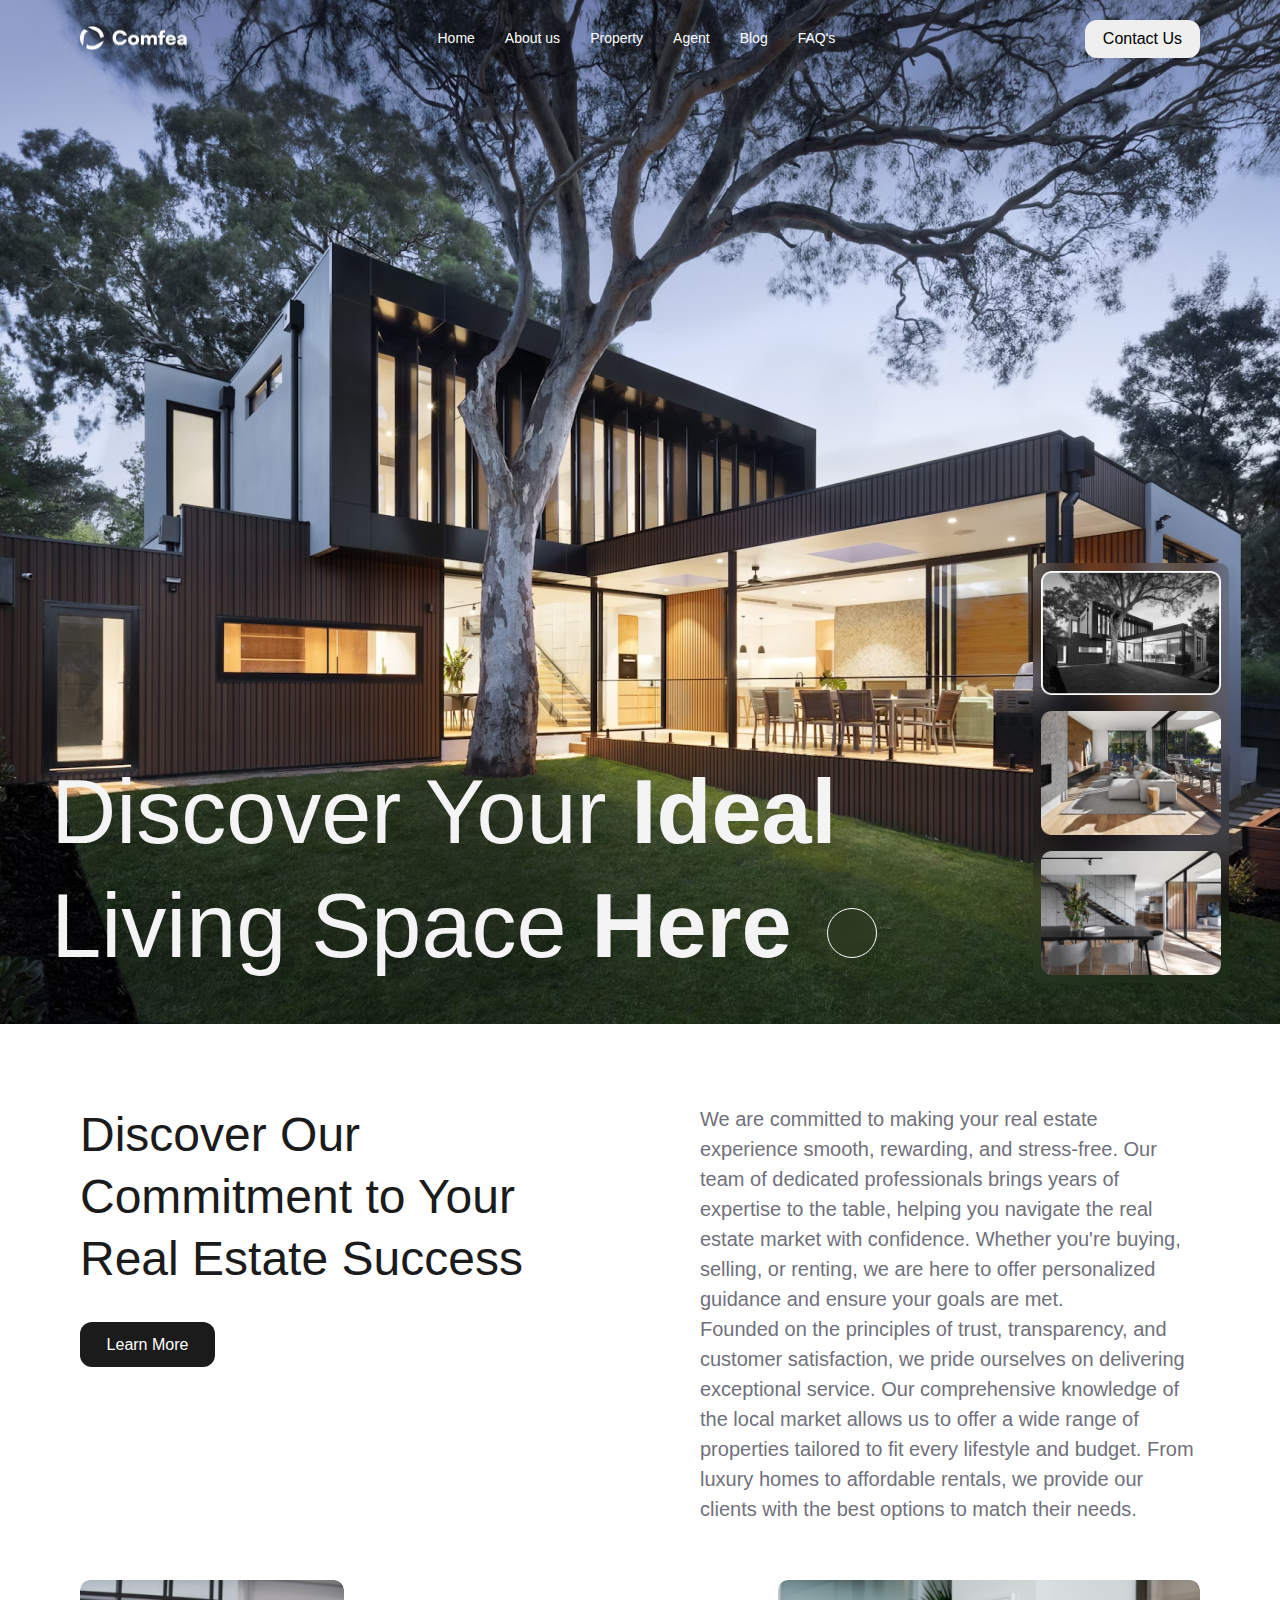
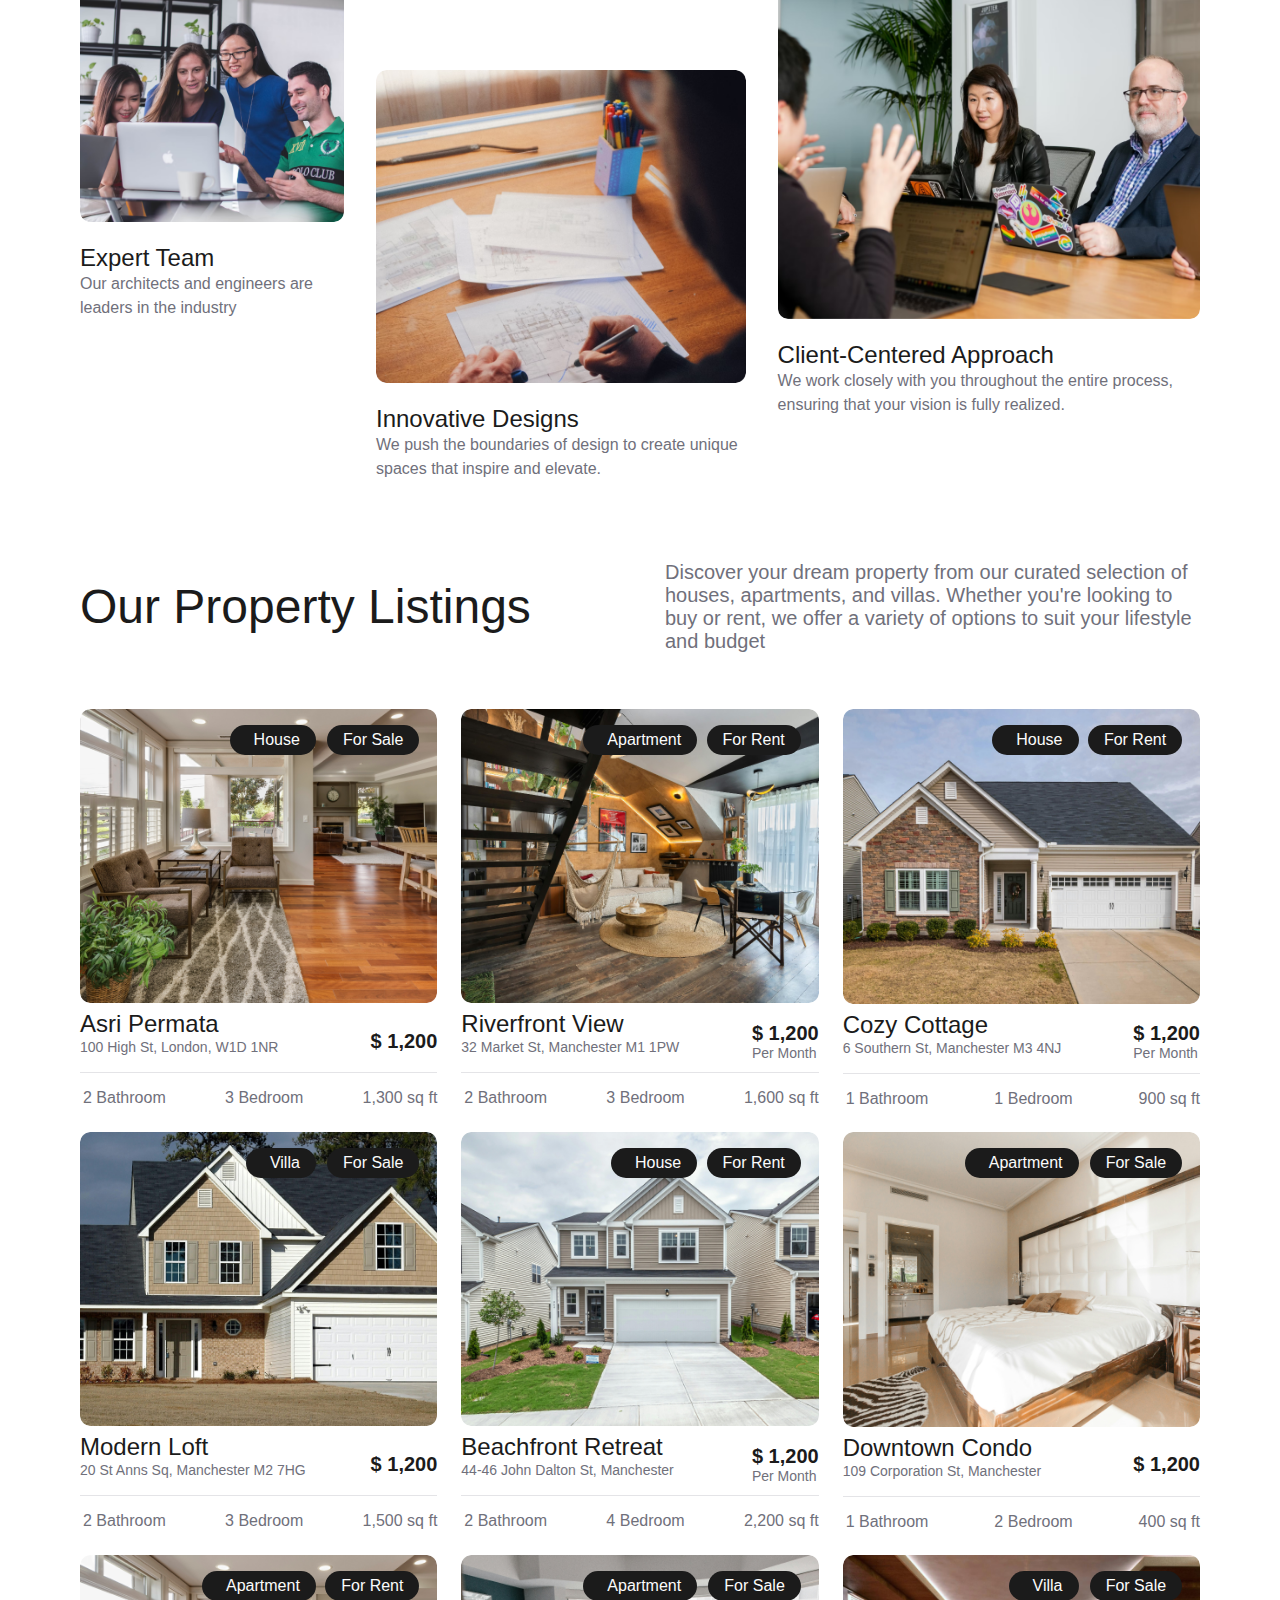
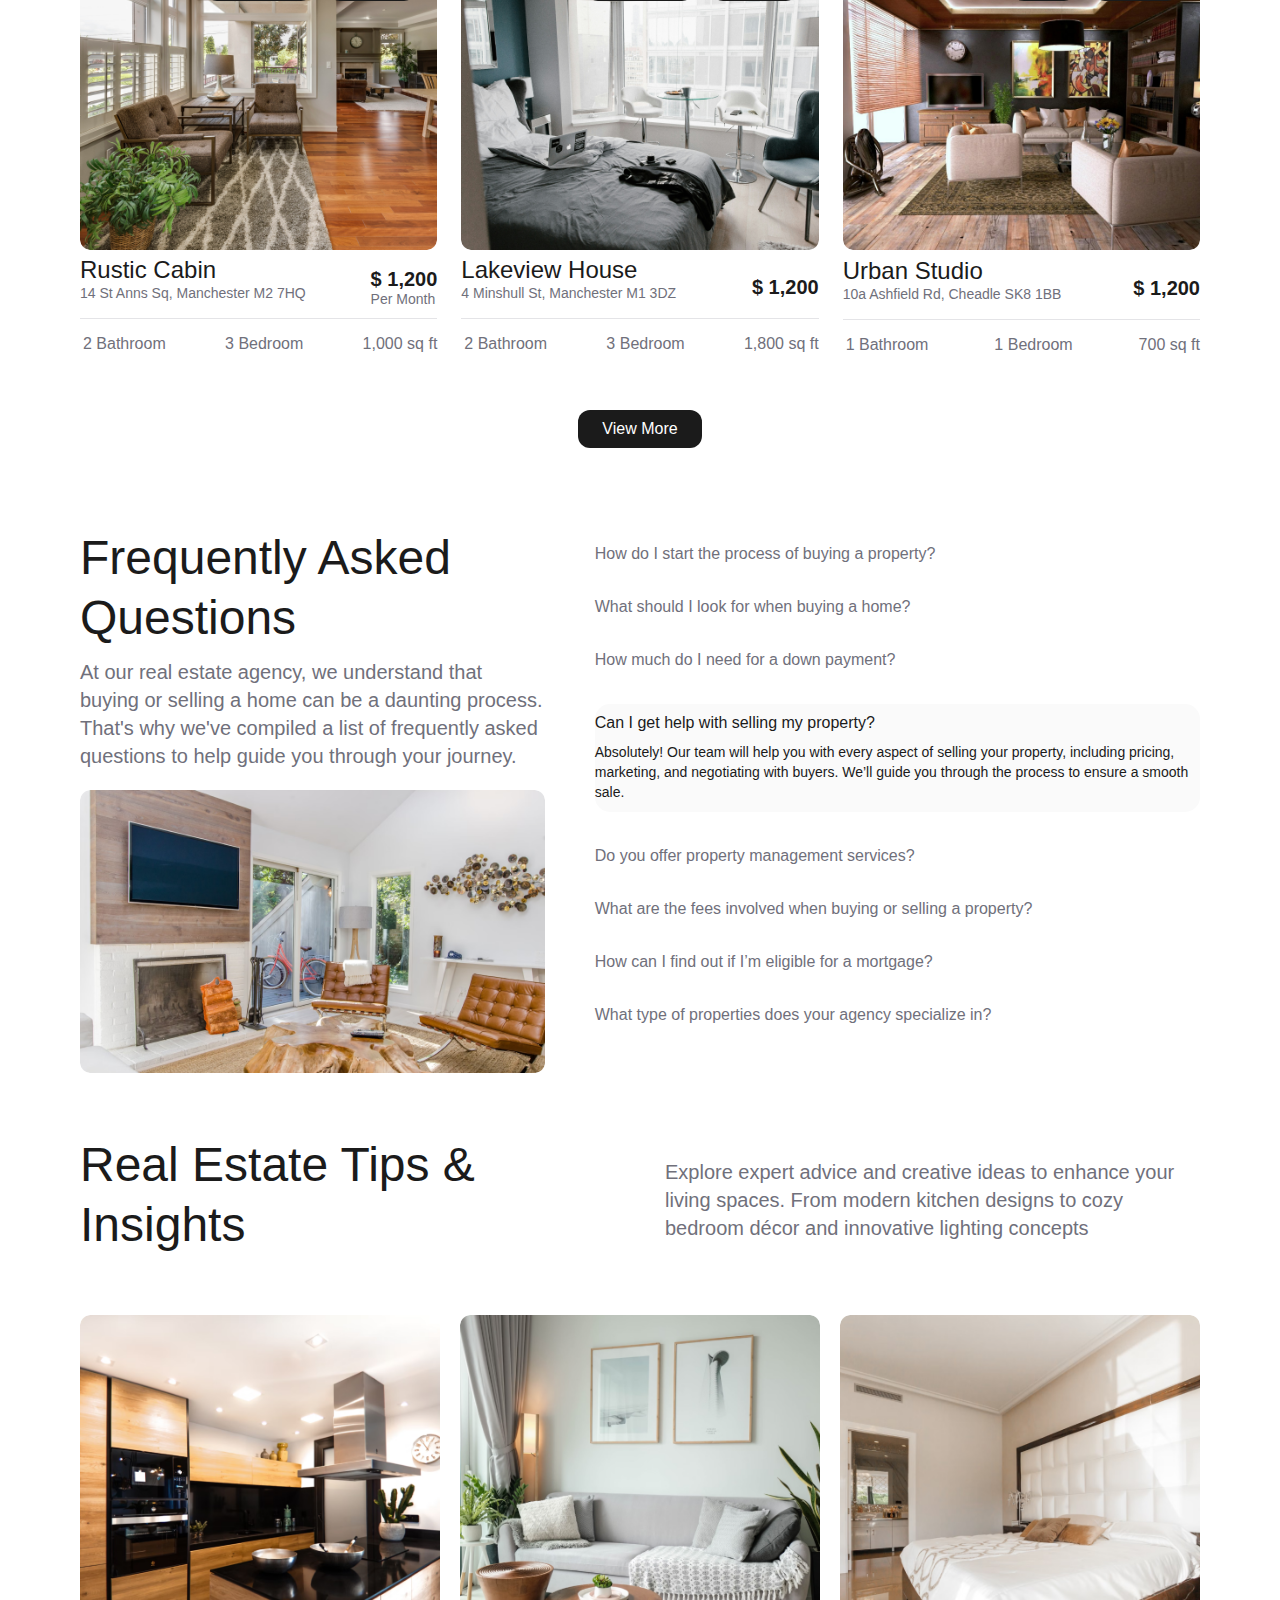
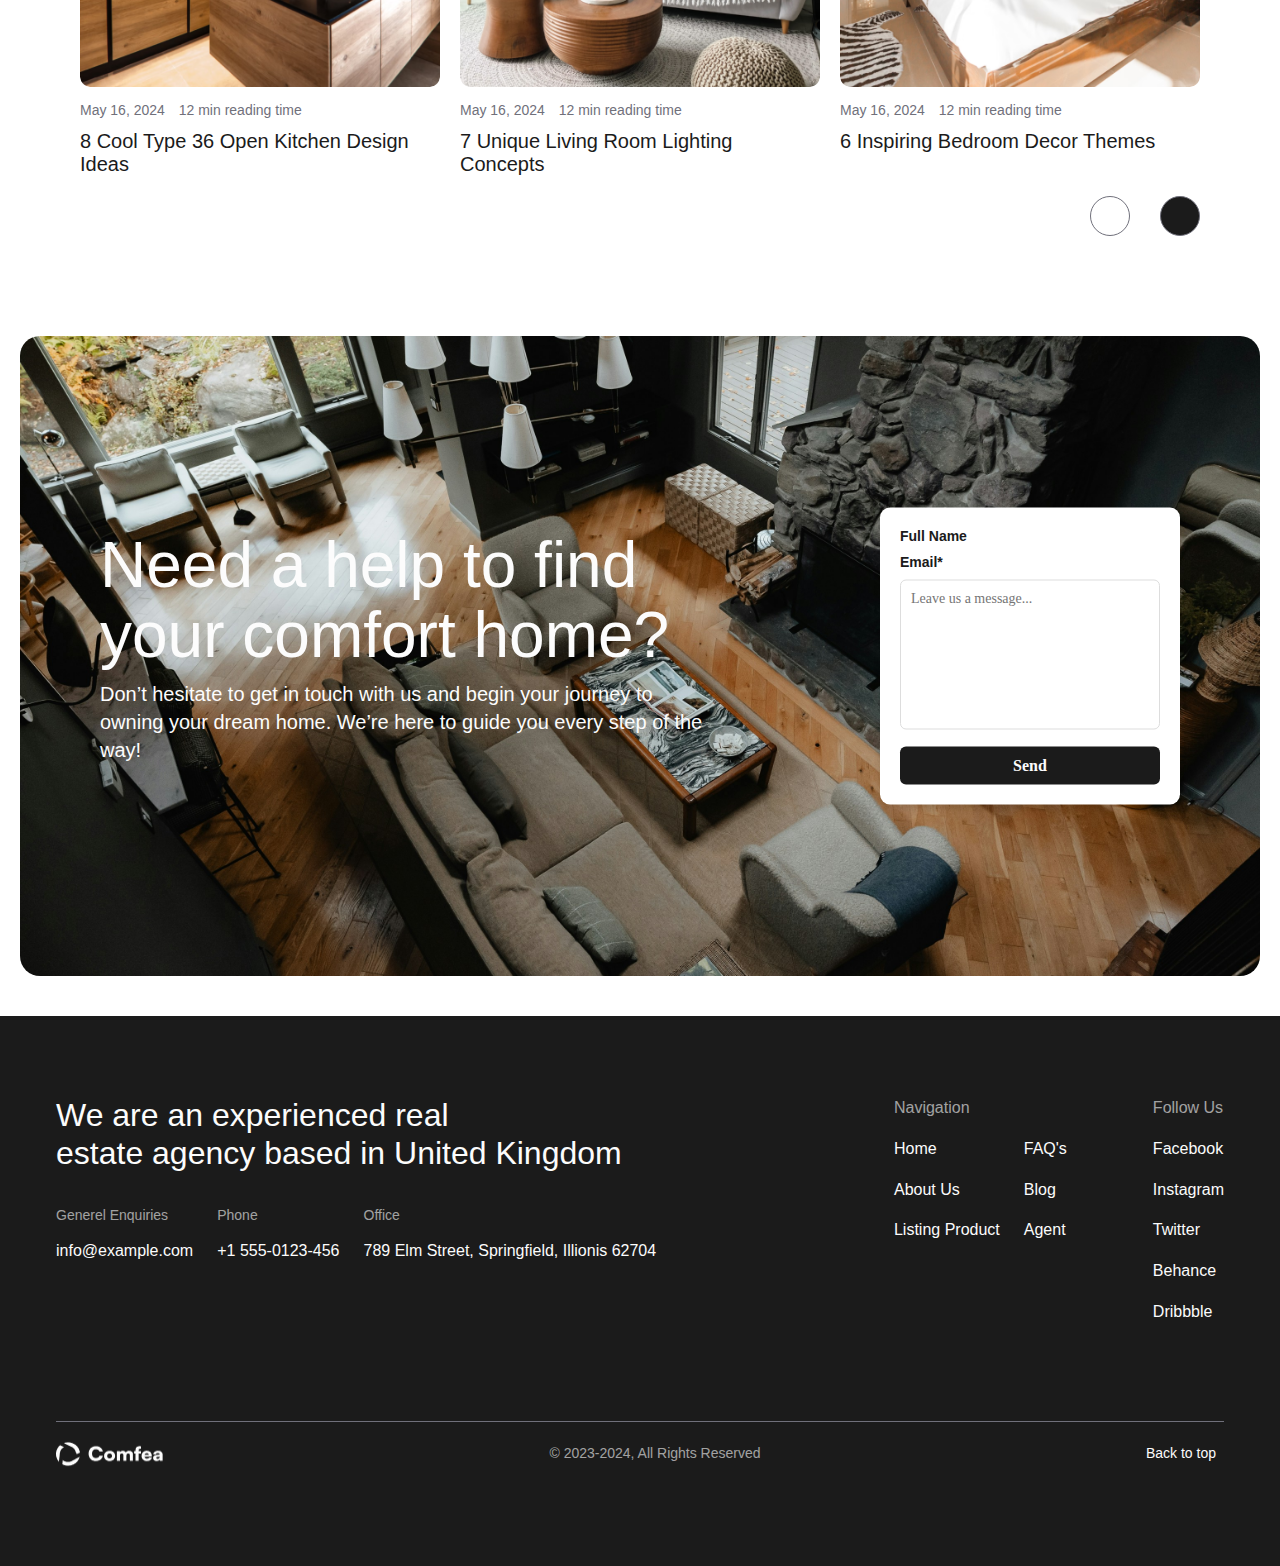
==== index.html @ aaefebf4 "first commit" ====
<!DOCTYPE html>
<html lang="en">
  <head>
    <meta charset="UTF-8" />
    <meta name="viewport" content="width=device-width, initial-scale=1.0" />
    <title>Assignment-1-Home</title>

    <!-- css link  -->
    <link rel="stylesheet" href="style.css" />

    <!-- satoshi font cdn link  -->
    <link
      href="https://fonts.cdnfonts.com/css/satoshi?styles=135009,135005,135007,135002,135000"
      rel="stylesheet"
    />

    <!-- font awsm cdn link  -->
    <link
      rel="stylesheet"
      href="https://cdnjs.cloudflare.com/ajax/libs/font-awesome/6.7.1/css/all.min.css"
      integrity="sha512-5Hs3dF2AEPkpNAR7UiOHba+lRSJNeM2ECkwxUIxC1Q/FLycGTbNapWXB4tP889k5T5Ju8fs4b1P5z/iB4nMfSQ=="
      crossorigin="anonymous"
      referrerpolicy="no-referrer"
    />
  </head>
  <body>
    <div class="background-conteiner">
      <!-- this div for bg-img  -->

      <!-- header start -->
      <header>
        <nav class="navbar">
          <div class="logo">
            <img src="./assets/logo/Logo Container.png" alt="logo-img" />
          </div>
          <ul>
            <li>
              <a href="./index.html"> Home</a>
            </li>
            <li><a href="./about-us.html">About us</a></li>
            <li><a href="./property.html">Property</a></li>
            <li><a href="">Agent</a></li>
            <li>
              <a href="./blog.html"> Blog </a>
            </li>
            <li><a href="#">FAQ's</a></li>
          </ul>
          <a href="./contact-us.html">
            <button class="contact-btn">Contact Us</button></a
          >
          <div class="menu-threeDot">
            <i class="fa-solid fa-bars"></i>
          </div>
        </nav>
      </header>
      <!-- header end -->

      <!-- hero area start  -->
      <section class="hero-area">
        <h1>
          Discover Your <span class="text-style ideal"> Ideal </span>
          <br />
          Living Space <span class="text-style here"> Here </span>

          <div class="arrow-down"><i class="fa-solid fa-arrow-down"></i></div>
        </h1>
        <div class="thumbnail-img">
          <img src="./assets/image/Gallery Image.png" alt="gallery-img" />
          <img src="./assets/image/Gallery Image (1).png" alt="gallery-img" />
          <img src="./assets/image/Gallery Image (2).png" alt="gallery-img" />
        </div>
      </section>
      <!-- hero area end  -->
    </div>
    <!-- bg-img div end -->

    <!-- our commitment part start  -->
    <section class="discover-our-commitment">
      <div class="our-commitment">
        <div class="leftside-our-commitment">
          <h3>Discover Our Commitment to Your Real Estate Success</h3>
          <button class="learn-more-btn">Learn More</button>
        </div>
        <div class="rightside-our-commitment">
          <p>
            We are committed to making your real estate experience smooth,
            rewarding, and stress-free. Our team of dedicated professionals
            brings years of expertise to the table, helping you navigate the
            real estate market with confidence. Whether you're buying, selling,
            or renting, we are here to offer personalized guidance and ensure
            your goals are met. <br />
            Founded on the principles of trust, transparency, and customer
            satisfaction, we pride ourselves on delivering exceptional service.
            Our comprehensive knowledge of the local market allows us to offer a
            wide range of properties tailored to fit every lifestyle and budget.
            From luxury homes to affordable rentals, we provide our clients with
            the best options to match their needs.
          </p>
        </div>
      </div>
      <div class="short-details">
        <div class="detail-conteiner img-one">
          <img src="./assets/image/Property Image.png" alt="property-img" />
          <h3>Expert Team</h3>
          <p>Our architects and engineers are leaders in the industry</p>
        </div>
        <div class="detail-conteiner img-two">
          <img src="./assets/image/Property Image (1).png" alt="property-img" />
          <h3>Innovative Designs</h3>
          <p>
            We push the boundaries of design to create unique spaces that
            inspire and elevate.
          </p>
        </div>
        <div class="detail-conteiner img-three">
          <img src="./assets/image/Property Image (2).png" alt="property-img" />
          <h3>Client-Centered Approach</h3>
          <p>
            We work closely with you throughout the entire process, ensuring
            that your vision is fully realized.
          </p>
        </div>
      </div>
    </section>
    <!-- our commitment part end  -->

    <!-- property listing section start  -->
    <section class="property-listing">
      <div class="property-listing-head">
        <h3>Our Property Listings</h3>
        <p>
          Discover your dream property from our curated selection of houses,
          apartments, and villas. Whether you're looking to buy or rent, we
          offer a variety of options to suit your lifestyle and budget
        </p>
      </div>
      <div class="property-container">
        <div class="property-list">
          <a href="#">
            <img
              src="./assets/image/Property Image (3).png"
              alt="property-img"
            />
          </a>
          <div class="house-position">
            <i class="fa-solid fa-house"></i>House
          </div>
          <div class="forsale-position">For Sale</div>
          <div class="property-name">
            <div class="name-address">
              <h3>Asri Permata</h3>

              <p>
                <i class="fa-solid fa-location-dot"></i>
                <span class="font-small">100 High St, London, W1D 1NR</span>
              </p>
            </div>
            <div class="property-price">&dollar; 1,200</div>
          </div>
          <div class="property-facilities">
            <p><i class="fa-solid fa-toilet"></i> 2 Bathroom</p>
            <p><i class="fa-solid fa-bed"></i> 3 Bedroom</p>
            <p><i class="fa-regular fa-square"></i> 1,300 sq ft</p>
          </div>
        </div>
        <div class="property-list">
          <a href="#">
            <img
              src="./assets/image/Property Image (4).png"
              alt="property-img"
            />
          </a>
          <div class="house-position">
            <i class="fa-solid fa-building"></i>Apartment
          </div>
          <div class="forsale-position">For Rent</div>
          <div class="property-name">
            <div class="name-address">
              <h3>Riverfront View</h3>

              <p>
                <i class="fa-solid fa-location-dot"></i>
                <span class="font-small"> 32 Market St, Manchester M1 1PW</span>
              </p>
            </div>
            <div class="property-price">
              &dollar; 1,200
              <p class="font-small">Per Month</p>
            </div>
          </div>
          <div class="property-facilities">
            <p><i class="fa-solid fa-toilet"></i> 2 Bathroom</p>
            <p><i class="fa-solid fa-bed"></i> 3 Bedroom</p>
            <p><i class="fa-regular fa-square"></i> 1,600 sq ft</p>
          </div>
        </div>
        <div class="property-list">
          <a href="#">
            <img
              src="./assets/image/Property Image (5).png"
              alt="property-img"
            />
          </a>
          <div class="house-position">
            <i class="fa-solid fa-house"></i>House
          </div>
          <div class="forsale-position">For Rent</div>
          <div class="property-name">
            <div class="name-address">
              <h3>Cozy Cottage</h3>

              <p>
                <i class="fa-solid fa-location-dot"></i>
                <span class="font-small">
                  6 Southern St, Manchester M3 4NJ</span
                >
              </p>
            </div>
            <div class="property-price">
              &dollar; 1,200
              <p class="font-small">Per Month</p>
            </div>
          </div>
          <div class="property-facilities">
            <p><i class="fa-solid fa-toilet"></i> 1 Bathroom</p>
            <p><i class="fa-solid fa-bed"></i> 1 Bedroom</p>
            <p><i class="fa-regular fa-square"></i> 900 sq ft</p>
          </div>
        </div>
        <div class="property-list">
          <a href="#">
            <img
              src="./assets/image/Property Image (6).png"
              alt="property-img"
            />
          </a>
          <div class="house-position">
            <i class="fa-solid fa-warehouse"></i>Villa
          </div>
          <div class="forsale-position">For Sale</div>
          <div class="property-name">
            <div class="name-address">
              <h3>Modern Loft</h3>

              <p>
                <i class="fa-solid fa-location-dot"></i>
                <span class="font-small">20 St Anns Sq, Manchester M2 7HG</span>
              </p>
            </div>
            <div class="property-price">&dollar; 1,200</div>
          </div>
          <div class="property-facilities">
            <p><i class="fa-solid fa-toilet"></i> 2 Bathroom</p>
            <p><i class="fa-solid fa-bed"></i> 3 Bedroom</p>
            <p><i class="fa-regular fa-square"></i> 1,500 sq ft</p>
          </div>
        </div>
        <div class="property-list">
          <a href="#">
            <img
              src="./assets/image/Property Image (7).png"
              alt="property-img"
            />
          </a>
          <div class="house-position">
            <i class="fa-solid fa-house"></i>House
          </div>
          <div class="forsale-position">For Rent</div>
          <div class="property-name">
            <div class="name-address">
              <h3>Beachfront Retreat</h3>

              <p>
                <i class="fa-solid fa-location-dot"></i>
                <span class="font-small">44-46 John Dalton St, Manchester</span>
              </p>
            </div>
            <div class="property-price">
              &dollar; 1,200
              <p class="font-small">Per Month</p>
            </div>
          </div>
          <div class="property-facilities">
            <p><i class="fa-solid fa-toilet"></i> 2 Bathroom</p>
            <p><i class="fa-solid fa-bed"></i> 4 Bedroom</p>
            <p><i class="fa-regular fa-square"></i> 2,200 sq ft</p>
          </div>
        </div>
        <div class="property-list">
          <a href="#">
            <img
              src="./assets/image/Property Image (8).png"
              alt="property-img"
            />
          </a>
          <div class="house-position">
            <i class="fa-solid fa-building"></i>Apartment
          </div>
          <div class="forsale-position">For Sale</div>
          <div class="property-name">
            <div class="name-address">
              <h3>Downtown Condo</h3>

              <p>
                <i class="fa-solid fa-location-dot"></i>
                <span class="font-small">109 Corporation St, Manchester </span>
              </p>
            </div>
            <div class="property-price">&dollar; 1,200</div>
          </div>
          <div class="property-facilities">
            <p><i class="fa-solid fa-toilet"></i> 1 Bathroom</p>
            <p><i class="fa-solid fa-bed"></i> 2 Bedroom</p>
            <p><i class="fa-regular fa-square"></i> 400 sq ft</p>
          </div>
        </div>
        <div class="property-list">
          <a href="#">
            <img
              src="./assets/image/Property Image (9).png"
              alt="property-img"
            />
          </a>
          <div class="house-position">
            <i class="fa-solid fa-building"></i>Apartment
          </div>
          <div class="forsale-position">For Rent</div>
          <div class="property-name">
            <div class="name-address">
              <h3>Rustic Cabin</h3>

              <p>
                <i class="fa-solid fa-location-dot"></i>
                <span class="font-small">14 St Anns Sq, Manchester M2 7HQ</span>
              </p>
            </div>
            <div class="property-price">
              &dollar; 1,200
              <p class="font-small">Per Month</p>
            </div>
          </div>
          <div class="property-facilities">
            <p><i class="fa-solid fa-toilet"></i> 2 Bathroom</p>
            <p><i class="fa-solid fa-bed"></i> 3 Bedroom</p>
            <p><i class="fa-regular fa-square"></i> 1,000 sq ft</p>
          </div>
        </div>
        <div class="property-list">
          <a href="#">
            <img
              src="./assets/image/Property Image (10).png"
              alt="property-img"
            />
          </a>
          <div class="house-position">
            <i class="fa-solid fa-building"></i>Apartment
          </div>
          <div class="forsale-position">For Sale</div>
          <div class="property-name">
            <div class="name-address">
              <h3>Lakeview House</h3>

              <p>
                <i class="fa-solid fa-location-dot"></i>
                <span class="font-small">4 Minshull St, Manchester M1 3DZ</span>
              </p>
            </div>
            <div class="property-price">&dollar; 1,200</div>
          </div>
          <div class="property-facilities">
            <p><i class="fa-solid fa-toilet"></i> 2 Bathroom</p>
            <p><i class="fa-solid fa-bed"></i> 3 Bedroom</p>
            <p><i class="fa-regular fa-square"></i> 1,800 sq ft</p>
          </div>
        </div>
        <div class="property-list last-one">
          <a href="#">
            <img
              src="./assets/image/Property Image (11).png"
              alt="property-img"
            />
          </a>
          <div class="house-position">
            <i class="fa-solid fa-warehouse"></i>Villa
          </div>
          <div class="forsale-position">For Sale</div>
          <div class="property-name">
            <div class="name-address">
              <h3>Urban Studio</h3>

              <p>
                <i class="fa-solid fa-location-dot"></i>
                <span class="font-small">10a Ashfield Rd, Cheadle SK8 1BB</span>
              </p>
            </div>
            <div class="property-price">&dollar; 1,200</div>
          </div>
          <div class="property-facilities">
            <p><i class="fa-solid fa-toilet"></i> 1 Bathroom</p>
            <p><i class="fa-solid fa-bed"></i> 1 Bedroom</p>
            <p><i class="fa-regular fa-square"></i> 700 sq ft</p>
          </div>
        </div>
      </div>
      <button class="view-more-btn">View More</button>
    </section>
    <!-- property listing section end -->

    <!-- FaQ section start  -->
    <section class="FAQ">
      <div class="FAQ-left-side">
        <h3>Frequently Asked Questions</h3>
        <p>
          At our real estate agency, we understand that buying or selling a home
          can be a daunting process. That's why we've compiled a list of
          frequently asked questions to help guide you through your journey.
        </p>
        <img src="./assets/image/FAQ Image.png" alt="" />
      </div>
      <div class="FAQ-right-side">
        <ul>
          <li>How do I start the process of buying a property?</li>
          <i class="fa-solid fa-minus"></i>
        </ul>
        <ul>
          <li>What should I look for when buying a home?</li>
          <i class="fa-solid fa-minus"></i>
        </ul>
        <ul>
          <li>How much do I need for a down payment?</li>
          <i class="fa-solid fa-minus"></i>
        </ul>
        <ul class="style-line">
          <li>Can I get help with selling my property?</li>
          <i class="fa-solid fa-plus"></i>
          <p>
            Absolutely! Our team will help you with every aspect of selling your
            property, including pricing, marketing, and negotiating with buyers.
            We’ll guide you through the process to ensure a smooth sale.
          </p>
        </ul>
        <ul>
          <li>Do you offer property management services?</li>
          <i class="fa-solid fa-minus"></i>
        </ul>
        <ul>
          <li>What are the fees involved when buying or selling a property?</li>
          <i class="fa-solid fa-minus"></i>
        </ul>
        <ul>
          <li>How can I find out if I’m eligible for a mortgage?</li>
          <i class="fa-solid fa-minus"></i>
        </ul>
        <ul>
          <li>What type of properties does your agency specialize in?</li>
          <i class="fa-solid fa-minus"></i>
        </ul>
      </div>
    </section>
    <!-- FaQ section end -->

    <!-- tips and insights start  -->
    <section class="tips-insigts">
      <div class="tips-insigts-head">
        <h3>Real Estate Tips & Insights</h3>
        <p>
          Explore expert advice and creative ideas to enhance your living
          spaces. From modern kitchen designs to cozy bedroom décor and
          innovative lighting concepts
        </p>
      </div>
      <div class="tips-items">
        <div class="item-info">
          <a href="#"> <img src="./assets/image/Image (3).png" alt="" /></a>

          <div class="p-h">
            <p>
              May 16, 2024
              <i class="fa-regular fa-clock"></i> 12 min reading time
            </p>
            <h3>8 Cool Type 36 Open Kitchen Design Ideas</h3>
          </div>
        </div>
        <div class="item-info">
          <a href="#"> <img src="./assets/image/Image (4).png" alt="" /></a>
          <div class="p-h">
            <p>
              May 16, 2024
              <i class="fa-regular fa-clock"></i> 12 min reading time
            </p>

            <h3>7 Unique Living Room Lighting Concepts</h3>
          </div>
        </div>
        <div class="item-info third-item-info">
          <a href="#"> <img src="./assets/image/Image (5).png" alt="" /></a>
          <p>
            May 16, 2024
            <i class="fa-regular fa-clock"></i> 12 min reading time
          </p>
          <h3>6 Inspiring Bedroom Decor Themes</h3>
        </div>
      </div>
      <div class="tips-arrow">
        <div class="circle">
          <i class="fa-solid fa-circle"></i>
          <i class="fa-regular fa-circle"></i>
          <i class="fa-regular fa-circle"></i>
          <i class="fa-regular fa-circle"></i>
        </div>
        <div class="leftright-arrow">
          <span class="icon-white">
            <i class="fa-solid fa-arrow-left"></i
          ></span>
          <i class="fa-solid fa-arrow-right"></i>
        </div>
      </div>
    </section>
    <!-- tips and insights end  -->

    <!-- contact section start  -->
    <section class="contact-section">
      <div class="contact-bg-img">
        <div class="flex-contact">
          <div class="contact-leftside">
            <h2>Need a help to find your comfort home?</h2>
            <p>
              Don’t hesitate to get in touch with us and begin your journey to
              owning your dream home. We’re here to guide you every step of the
              way!
            </p>
          </div>
          <div class="contact-rightside">
            <div class="contact-form">
              <form action="#">
                <label for="name">Full Name</label>
                <label for="email">Email*</label>

                <textarea placeholder="Leave us a message..."></textarea>

                <button type="submit">Send</button>
              </form>
            </div>
          </div>
        </div>
      </div>
    </section>
    <!-- contact section end -->

    <!-- footer start  -->
    <footer class="footer-wrapper">
      <!-- footer top part start  -->
      <div class="footer-top-part">
        <div class="left-side-footer">
          <h6>
            We are an experienced real <br />
            estate agency based in United Kingdom
          </h6>
          <div class="contact-info">
            <div class="info one">
              <ul>
                <li><span class="info-text-style">Generel Enquiries</span></li>
                <li><a href="#">info@example.com</a></li>
              </ul>
            </div>
            <div class="info two">
              <ul>
                <li><span class="info-text-style">Phone</span></li>
                <li><a href="#">+1 555-0123-456</a></li>
              </ul>
            </div>
            <div class="info three">
              <ul>
                <li><span class="info-text-style">Office</span></li>
                <li>
                  <a href="#">789 Elm Street, Springfield, Illionis 62704</a>
                </li>
              </ul>
            </div>
          </div>
        </div>
        <div class="right-side-footer">
          <!-- <div class="navigations-follow-us"> -->
          <div class="nav-list-wrapper">
            <span class="style-li">Navigation</span>
            <div class="nav-list">
              <div class="list-iteam">
                <ul>
                  <!-- <li class="style-li">Navigation</li> -->
                  <li><a href="./index.html">Home</a></li>
                  <li><a href="./about-us.html">About Us</a></li>
                  <li><a href="./property.html">Listing Product</a></li>
                </ul>
              </div>
              <div class="list-iteam">
                <ul>
                  <li><a href="./faq.html">FAQ's</a></li>
                  <li><a href="./blog.html">Blog</a></li>
                  <li><a href="#">Agent</a></li>
                </ul>
              </div>
            </div>
          </div>
          <div class="follow-us">
            <span class="style-li">Follow Us</span>
            <ul>
              <li><a href="#">Facebook</a></li>
              <li><a href="#">Instagram</a></li>
              <li><a href="#">Twitter</a></li>
              <li><a href="#">Behance</a></li>
              <li><a href="#">Dribbble</a></li>
            </ul>
          </div>
          <!-- </div> -->
        </div>
      </div>
      <!-- footer top part end  -->

      <!-- footer bottom last part start  -->
      <div class="footer-bottom-part">
        <img src="./assets/logo/Logo Container.png" alt="logo" />
        <p class="style-rights">© 2023-2024, All Rights Reserved</p>
        <p>
          <a href=""> Back to top <i class="fa-solid fa-arrow-up"></i></a>
        </p>
      </div>
      <!-- footer bottom last part end  -->
    </footer>
    <!-- footer end  -->
  </body>
</html>
---- style.css ----
* {
  margin: 0;
  padding: 0;
  box-sizing: border-box;
}
html {
  font-size: 10px;
}
body {
  font-family: "satoshi", sans-serif;
  max-width: 1440px;
  margin: 0 auto;
}

:root {
  /* declaring the heading font size, start */
  --font-heading-1: 9rem;
  --font-heading-2: 6.4rem;
  --font-heading-3: 5.2rem;
  --font-heading-4: 4.8rem;
  --font-heading-5: 4rem;
  --font-heading-6: 3.2rem;
  --font-heading-7: 2.4rem;
  /* declaring the heading font size, end */

  /* Body Font Sizes */
  --font-body-xlarge: 2rem;
  --font-body-large: 1.8rem;
  --font-body-medium: 1.6rem;
  --font-body-small: 1.4rem;
  --font-body-xsmall: 1.2rem;

  /* Grayscale Colors */
  --color-gray-25: #fcfcfc;
  --color-gray-50: #fafafa;
  --color-gray-100: #f4f4f5;
  --color-gray-200: #e4e4e7;
  --color-gray-300: #d1d1d6;
  --color-gray-400: #a0a0ab;
  --color-gray-500: #70707b;
  --color-gray-600: #51525c;
  --color-gray-700: #3f3f46;
  --color-gray-800: #26272b;
  --color-gray-900: #1b1b1b;
}

/* bg-image, start*/
.background-conteiner {
  background-image: url("./assets/image/Hero\ Image.png");
  background-size: cover;
  background-position: center;
  background-repeat: no-repeat;
  width: 100%;
  height: 1024px;
  /* height: 100vh; */
  position: relative;
}

/* bg-image, end */

/* header starts */

header {
  padding: 2rem 8rem;
}
.navbar {
  display: flex;
  justify-content: space-between;
  align-items: center;
}
.navbar .logo img {
  width: 10.8rem;
  height: 3.2rem;
}

.navbar ul {
  list-style: none;
  display: flex;
  align-items: center;
  gap: 1rem;
}
.text-color {
  font-weight: 500;
}
.navbar ul a {
  text-decoration: none;
  font-size: var(--font-body-small);
  padding: 0.4rem 1rem;
  color: var(--color-gray-25);
  /* onno page gulor color black hobe  */
  /* color: black; */
  font-weight: 400;
}
.navbar ul li a {
  transition: background 0.3s;
  transition: font-size 0.5s ease;
}
.navbar ul li :hover {
  transform: translateY(-1px);

  font-size: var(--font-body-xlarge);
}

.menu-threeDot {
  display: none;
  font-size: var(--font-heading-7);
  color: var(--color-gray-25);
}
.contact-btn {
  border: none;
  padding: 1rem 1.8rem;
  font-size: var(--font-body-medium);
  border-radius: 1.2rem;
  transition: background 0.3s;
  transition: box-shadow 0.3s;
}
.contact-btn:hover {
  transform: translateY(-1px);
  box-shadow: 0 8px 15px rgba(0, 0, 0, 0.4);
}
/* header ends */

/* hero area starts */

.hero-area {
}
.hero-area h1 {
  font-size: var(--font-heading-1);
  color: var(--color-gray-100);
  font-weight: 400;
  line-height: 11.4rem;
  position: absolute;
  left: 4%;
  bottom: 4%;
}
.text-style {
  font-weight: 700;
}
.arrow-down {
  display: inline-block;
  vertical-align: middle;
}
.hero-area i {
  color: #ffffff;
  font-size: var(--font-body-large);
  margin-left: 1rem;
  height: 1.8rem;
  width: 1.8rem;
  padding: 2.4rem;
  border: 1px solid white;
  border-radius: 50%;
  display: flex;
  align-items: center;
  justify-content: center;
  backdrop-filter: blur(10px); /* Blur the background content */
  transition: background 0.3s;
  transition: box-shadow 0.3s;
  cursor: pointer;
}
.hero-area i:hover {
  transform: translateY(-1px);
  box-shadow: 0 8px 15px rgba(0, 0, 0, 0.4);
}

.thumbnail-img {
  position: absolute;
  bottom: 4%;
  right: 4%;
  backdrop-filter: blur(15px);
  border-radius: 1rem;
  margin: 0 auto;
}
.thumbnail-img img {
  display: block;
  width: 19.6rem;
  height: 14rem;
  padding: 0.8rem;
  transition: background 0.3s;
  transition: box-shadow 0.3s;
  border-radius: 1rem;
}
.thumbnail-img img:hover {
  transform: translateY(-1px);
  box-shadow: 0 8px 15px rgba(0, 0, 0, 0.4);
}

/* hero area ends */

/* our commitment part start  */
.discover-our-commitment {
  padding: 0 8rem;
  margin-bottom: 8rem;
}
.our-commitment {
  display: flex;
  justify-content: space-between;
  gap: 12rem;
  margin-top: 8rem;
}
.leftside-our-commitment {
  width: 50%;
}
.leftside-our-commitment h3 {
  font-size: var(--font-heading-4);
  font-weight: 400;
  color: var(--color-gray-900);
  line-height: 6.2rem;
  letter-spacing: -2%;
  margin-bottom: 3.2rem;
}
.learn-more-btn {
  font-size: var(--font-body-medium);
  font-weight: 500;
  line-height: 2.4rem;
  /* padding: 1rem 2.2rem; */
  height: 4.5rem;
  width: 13.5rem;
  background-color: #1b1b1b;
  color: #ffffff;
  border-radius: 1.2rem;
  border: none;
  transition: background 0.3s;
  transition: box-shadow 0.3s;
  cursor: pointer;
}
.learn-more-btn:hover {
  background: #541818;
  transform: translateY(-1px);
  box-shadow: 0 8px 15px rgba(0, 0, 0, 0.4);
}
.rightside-our-commitment {
  width: 50%;
}
.rightside-our-commitment p {
  font-size: var(--font-body-xlarge);
  font-weight: 400;
  line-height: 3rem;
  color: var(--color-gray-500);
}
.short-details {
  display: flex;
  margin-top: 5.6rem;
  gap: 3.2rem;
}
.detail-conteiner {
}

.img-one {
  width: 25%;
}

.img-two {
  width: 35%;
  margin-top: 9rem;
}
.img-three {
  width: 40%;
}
.detail-conteiner img {
  width: 100%;
  transition: background 0.3s;
  transition: box-shadow 0.3s;
  border-radius: 1rem;
}
.detail-conteiner img:hover {
  transform: translateY(-1px);
  box-shadow: 0 8px 15px rgba(0, 0, 0, 0.4);
}
.detail-conteiner h3 {
  font-size: var(--font-heading-7);
  font-weight: 400;
  line-height: 2.8rem;
  color: var(--color-gray-900);
  margin-top: 2rem;
}
.detail-conteiner p {
  font-size: var(--font-body-medium);
  font-weight: 400;
  line-height: 2.4rem;
  color: var(--color-gray-500);
}
/* our commitment part end */

/* property listing section start  */

.property-listing {
  padding: 0 8rem;
  margin-bottom: 8rem;
}
.property-container {
  display: grid;
  grid-template-columns: repeat(3, 1fr);
  gap: 2.4rem;
}
.property-listing-head {
  display: flex;
  justify-content: space-between;
  align-items: center;
  gap: 5rem;
  margin-bottom: 5.6rem;
}
.property-listing-head h3 {
  font-size: var(--font-heading-4);
  color: #1b1b1b;
  font-weight: 400;
  width: 50%;
}
.property-listing-head p {
  font-size: var(--font-body-xlarge);
  color: #70707b;
  font-weight: 400;
  width: 50%;
}
.property-list {
  position: relative;
}
.property-list img {
  width: 100%;
  border-radius: 1rem;
  transition: background 0.3s;
  transition: box-shadow 0.3s;
}
.property-list img:hover {
  transform: translateY(-1px);
  box-shadow: 0 8px 15px rgba(0, 0, 0, 0.4);
}
.house-position {
  position: absolute;
  top: 4%;
  right: 34%;
  font-size: 1.6rem;
  font-weight: 500;
  color: #fcfcfc;
  background-color: #1b1b1b;
  padding: 0.6rem 1.6rem;
  border-radius: 2rem;
  transition: background 0.3s;
  transition: box-shadow 0.3s;
  cursor: pointer;
}
.house-position:hover {
  background: #541818;
  transform: translateY(-1px);
  box-shadow: 0 8px 15px rgba(0, 0, 0, 0.4);
}
.house-position i {
  margin-right: 0.8rem;
  color: #fcfcfc;
}
.forsale-position {
  position: absolute;
  top: 4%;
  right: 5%;
  font-size: 1.6rem;
  font-weight: 500;
  color: #fcfcfc;
  background-color: #1b1b1b;
  padding: 0.6rem 1.6rem;
  border-radius: 2rem;
  transition: background 0.3s;
  transition: box-shadow 0.3s;
  cursor: pointer;
}
.forsale-position:hover {
  background: #541818;
  transform: translateY(-1px);
  box-shadow: 0 8px 15px rgba(0, 0, 0, 0.4);
}
.property-name {
  display: flex;
  justify-content: space-between;
  align-items: center;
  border-bottom: 1.5px solid #e4e4e7;
  margin-bottom: 1.6rem;
}
.name-address {
  margin-bottom: 1.6rem;
}
.name-address i {
  color: #70707b;
}
.property-name h3 {
  font-size: var(--font-heading-7);
  font-weight: 500;
  color: #1b1b1b;
}
.property-price {
  font-size: var(--font-body-xlarge);
  font-weight: 700;
  color: #1b1b1b;
}
.property-price .font-small {
  font-size: var(--font-body-small);
  font-weight: 400;
}
.property-list p {
  font-size: var(--font-body-medium);
  font-weight: 400;
  color: #70707b;
}
.property-list i {
  font-size: var(--font-body-medium);
}

.font-small {
  font-size: var(--font-body-small);
  font-weight: 500;
}

.property-facilities {
  display: flex;
  justify-content: space-between;
  gap: 1.2rem;
}
.property-facilities i {
  color: #70707b;
  margin-right: 0.3rem;
}

.view-more-btn {
  margin: 0 auto;
  border: none;
  display: block;
  font-size: 1.6rem;
  font-weight: 500;
  color: #ffffff;
  background-color: #1b1b1b;
  padding: 1rem 2.4rem;
  border-radius: 1.2rem;
  margin-top: 5.6rem;
  transition: background 0.3s;
  transition: box-shadow 0.3s;
  cursor: pointer;
}
.view-more-btn:hover {
  background: #541818;
  transform: translateY(-1px);
  box-shadow: 0 8px 15px rgba(0, 0, 0, 0.4);
}

/* property listing section end */

/* FaQ section start */
.FAQ {
  padding: 0 8rem;
  display: flex;
  justify-content: space-between;
  align-items: center;
  gap: 5rem;
  margin-bottom: 6rem;
}
.FAQ-left-side {
  width: 43%;
}
.FAQ-right-side {
  width: 56%;
}
.FAQ-left-side h3 {
  font-size: var(--font-heading-4);
  color: #1b1b1b;
  font-weight: 400;
  line-height: 6rem;
  margin-bottom: 1rem;
}
.FAQ-left-side p {
  font-size: var(--font-body-xlarge);
  color: #70707b;
  font-weight: 400;
  margin-bottom: 2rem;
  line-height: 2.8rem;
}
.FAQ-left-side img {
  width: 100%;
  transition: background 0.3s;
  transition: box-shadow 0.3s;
  border-radius: 1rem;
}
.FAQ-left-side img:hover {
  transform: translateY(-1px);
  box-shadow: 0 8px 15px rgba(0, 0, 0, 0.4);
}
.FAQ-right-side {
}
.FAQ-right-side ul {
  display: flex;
  justify-content: space-between;
  align-items: center;
  font-size: var(--font-body-medium);
  font-weight: 500;
  color: #70707b;
  list-style: none;
  margin-bottom: 3.5rem;
}
.FAQ-right-side ul i {
  color: #70707b;
}
.FAQ-right-side .style-line {
  flex-wrap: wrap;
  background-color: #fafafa;
  padding: 1rem 0rem;
  border-radius: 1.5rem;
}

.FAQ-right-side .style-line p {
  font-size: 1.4rem;
  margin-top: 1rem;
  color: #1b1b1b;
  font-weight: 400;
  line-height: 2rem;
}
.style-line li {
  color: #1b1b1b;
}
.style-line i {
  color: #1b1b1b !important;
}

/* FaQ section end  */

/* tips and insights start   */
.tips-insigts {
  padding: 0 8rem;
}
.tips-insigts-head {
  display: flex;
  justify-content: space-between;
  align-items: center;
  gap: 5rem;
  margin-bottom: 5rem;
}
.tips-insigts-head h3 {
  font-size: var(--font-heading-4);
  color: #1b1b1b;
  font-weight: 400;
  line-height: 6rem;
  margin-bottom: 1rem;
  width: 50%;
}
.tips-insigts-head p {
  font-size: var(--font-body-xlarge);
  color: #70707b;
  font-weight: 400;

  line-height: 2.8rem;
  width: 50%;
}
.tips-items {
  display: flex;
  gap: 2rem;
}
.item-info {
  width: 33%;
}
.item-info img {
  width: 100%;
  margin-bottom: 0.8rem;
  transition: background 0.3s;
  transition: box-shadow 0.3s;
  border-radius: 1rem;
}
.item-info img:hover {
  transform: translateY(-1px);
  box-shadow: 0 8px 15px rgba(0, 0, 0, 0.4);
}
.item-info p {
  font-size: var(--font-body-small);
  font-weight: 500;
  color: #70707b;
  margin-bottom: 1.2rem;
}
.item-info i {
  margin-left: 1rem;
}
.item-info h3 {
  font-size: 2rem;
  font-weight: 500;
  color: #1b1b1b;
}
.tips-arrow {
  margin-top: 2rem;
  display: flex;
  justify-content: space-between;
  align-items: center;
}

.circle {
}
.leftright-arrow {
  display: flex;
}
.leftright-arrow i {
  font-size: 1.6rem;
  margin-left: 3rem;
  height: 40px;
  width: 40px;
  color: #fcfcfc;
  border: 1.5px solid #70707b;
  border-radius: 50%;
  display: flex;
  justify-content: center;
  align-items: center;
  background-color: #1b1b1b;
  transition: background 0.3s;
  transition: box-shadow 0.3s;
}
.leftright-arrow i:hover {
  background: #541818;
  color: #fcfcfc;
  transform: translateY(-1px);
  box-shadow: 0 8px 15px rgba(0, 0, 0, 0.4);
}
.icon-white i {
  color: #70707b;
  background-color: #ffffff;
}
/* tips and insights end   */

/* contact section start */
.contact-section {
  padding: 0 2rem;
}
.flex-contact {
  display: flex;
  justify-content: space-around;
  align-items: center;

  position: absolute;
  top: 50%;
  transform: translate(0, -50%);
}
.contact-leftside {
  width: 50%;
}
.contact-rightside {
  /* width: 50%; */
}

.contact-leftside h2 {
  font-size: var(--font-heading-2);
  color: #fcfcfc;
  font-weight: 500;
  line-height: 7rem;
  margin-bottom: 1rem;
}
.contact-leftside p {
  font-size: var(--font-body-xlarge);
  color: #fcfcfc;
  font-weight: 400;
  margin-bottom: 2rem;
  line-height: 2.8rem;
}
.contact-bg-img {
  background-image: url("./assets/image/contact\ form\ bg\ img.jpg");
  background-size: cover;
  background-position: center;
  background-repeat: no-repeat;
  width: 100%;
  height: 640px;
  border-radius: 2rem;
  margin-top: 10rem;

  position: relative;
}

.contact-form {
  background: #fff;
  border-radius: 10px;
  padding: 20px;
  width: 300px;
  /* height: 300px; */

  box-shadow: 0 4px 6px rgba(0, 0, 0, 0.1);
}
.contact-form label {
  font-size: 1.4rem;
  font-weight: 600;
  display: block;
  color: #1b1b1b;
  margin-bottom: 1rem;
}

.contact-form textarea,
.contact-form button {
  width: 100%;
  padding: 1rem;

  border: 1px solid #ddd;
  border-radius: 0.6rem;
  font-size: 1.4rem;
  font-family: satoshi;
  outline: none;
}
.contact-form textarea {
  resize: none;
  height: 150px;
  margin-bottom: 1.5rem;
}
.contact-form button {
  background: #1b1b1b; /* Black background for button */
  color: #fcfcfc;
  border: none;
  cursor: pointer;
  font-size: 1.6rem;
  font-weight: 600;
  transition: background 0.3s;
  transition: box-shadow 0.3s;
  cursor: pointer;
}
.contact-form button:hover {
  background: #541818;
  transform: translateY(-1px);
  box-shadow: 0 8px 15px rgba(0, 0, 0, 0.4);
}

/* contact section end  */

/* footer starts */
.footer-wrapper {
  background-color: var(--color-gray-900);
  padding: 8rem 5.6rem;
  margin-top: 4rem;

  /* bojhar jonno temporary margin  */
}
/* footer top part start  */
.footer-top-part {
  display: flex;
  justify-content: space-between;
  border-bottom: 1px solid #70707b;
}

.left-side-footer {
}
.left-side-footer h6 {
  color: var(--color-gray-25);
  font-size: var(--font-heading-6);
  line-height: 3.84rem;
  font-weight: 400;
  margin-bottom: 3.2rem;
}
.contact-info {
  display: flex;
  align-items: center;
  gap: 2.4rem;
}
.info {
}
.info ul {
  list-style: none;
}
.info ul li {
  margin-bottom: 1.2rem;
}
.info-text-style {
  font-size: var(--font-body-small);
  font-weight: 500;
  color: #ffffff99;
  line-height: 2.17rem;
}
.info ul a {
  text-decoration: none;
  font-size: var(--font-body-medium);
  color: var(--color-gray-25);
  font-weight: 400;
  line-height: 2.48rem;
}
.right-side-footer {
}
.right-side-footer {
  display: flex;
  gap: 8.6rem;
  margin-bottom: 8rem;
  /* align-items: baseline; */
}
.nav-list {
  display: flex;

  gap: 2.4rem;
}
.nav-list {
}
.style-li {
  list-style: none;
  color: #ffffff99;
  font-size: var(--font-body-medium);
  line-height: 2.48rem;
  font-weight: 400;
  /* margin-bottom: 1.6rem; */
}
.list-iteam ul li {
  list-style: none;
  margin-top: 1.6rem;
  margin-bottom: 1.6rem;
}
.list-iteam ul li a {
  text-decoration: none;
  color: var(--color-gray-25);
  font-size: var(--font-body-medium);
  line-height: 2.48rem;
  font-weight: 400;
}
.follow-us {
}
.follow-us ul li {
  list-style: none;
  margin-top: 1.6rem;
  margin-bottom: 1.6rem;
}
.follow-us ul li a {
  text-decoration: none;
  color: var(--color-gray-25);
  font-size: var(--font-body-medium);
  line-height: 2.48rem;
  font-weight: 400;
}
/* footer top part end  */

/* footer bottom last part start  */
.footer-bottom-part {
  display: flex;
  justify-content: space-between;
  align-items: center;
  padding: 1.6rem 0;
}
.footer-bottom-part img {
  width: 10.8rem;
  height: 3.2rem;
}
.footer-bottom-part .style-rights {
  color: #ffffff99;
}
.footer-bottom-part p,
a {
  font-size: var(--font-body-small);
  font-weight: 500;
  line-height: 2.17rem;
  text-decoration: none;
  color: #fcfcfc;
}
.footer-bottom-part i {
  margin-left: 0.8rem;
}
/* footer bottom last part end */

/* footer ends */

/* media quirey for tablet devices, start*/
@media (max-width: 769px) {
  /* header start  */
  header {
    padding: 2rem 3.5rem;
  }
  .navbar {
    color: #1b1b1b;
  }
  /* .navbar .logo img {
    width: 10.8rem;
    height: 3.2rem;
  } */
  .contact-btn {
    padding: 0.6rem 1.2rem;
    font-size: var(--font-body-small);
    border-radius: 1.2rem;
  }
  /* header end */

  /* hero area start  */
  .background-conteiner {
    width: 100%;
    height: 630px;
  }
  .hero-area h1 {
    font-size: var(--font-heading-3);
    color: var(--color-gray-100);
    line-height: 6.2rem;
  }
  .thumbnail-img img {
    width: 15.4rem;
    height: 11rem;
  }
  /* hero area end */

  /* our commitment part start  */
  .discover-our-commitment {
    padding: 0 5rem;
    margin-bottom: 6rem;
  }
  .our-commitment {
    flex-direction: column;
    gap: 2rem;
    margin-top: 6rem;
  }

  .leftside-our-commitment {
    width: 100%;
    display: flex;
    justify-content: space-between;
    align-items: center;
    gap: 2rem;
  }
  .leftside-our-commitment h3 {
    font-size: 3.6rem;
    color: var(--color-gray-900);
    line-height: 4.5rem;
  }
  .learn-more-btn {
    height: 4.5rem;
    width: 18.5rem;
  }
  .rightside-our-commitment {
    width: 100%;
  }
  .rightside-our-commitment p {
    font-size: 1.6rem;
  }
  .short-details {
    display: flex;

    margin-top: 4rem;
    gap: 1.6rem;
  }
  .detail-conteiner {
  }

  .img-one {
    width: 25%;
  }

  .img-two {
    width: 35%;
    margin-top: 9rem;
  }
  .img-three {
    width: 40%;
  }
  .detail-conteiner img {
    width: 100%;
  }

  .detail-conteiner h3 {
    font-size: 2rem;
    font-weight: 500;
    line-height: 2.8rem;
    color: var(--color-gray-900);
    margin-top: 1.4rem;
  }
  .detail-conteiner p {
    font-size: 1.4rem;
    font-weight: 400;
    line-height: 2rem;
    color: var(--color-gray-500);
  }

  /* our commitment part end  */

  /* property listing section start  */
  .property-listing {
    padding: 0 5rem;
    margin-bottom: 6rem;
  }
  .property-container {
    display: grid;
    grid-template-columns: repeat(2, 1fr);
    gap: 2.4rem;
  }
  .property-listing-head {
    gap: 2rem;
    margin-bottom: 4rem;
  }
  .property-listing-head h3 {
    font-size: 3.6rem;
    /* text-wrap: nowrap; */
  }
  .property-listing-head p {
    font-size: 1.6rem;
  }
  .property-container .last-one {
    display: none;
  }
  .house-position {
    top: 4%;
    right: 36%;
  }
  .property-name h3 {
    font-size: 2rem;
  }
  .property-price {
    font-size: var(--font-body-large);
  }
  .property-price .font-small {
    font-size: var(--font-body-xsmall);
  }
  .property-list p {
    font-size: var(--font-body-small);
  }
  .font-small {
    font-size: var(--font-body-xsmall);
  }

  .property-list i {
    /* margin-right: 0.6rem; */
    font-size: var(--font-body-small);
  }
  /* property listing section end  */

  /* FaQ section start */
  .FAQ {
    padding: 0 5rem;
    display: block;
  }
  .FAQ-left-side {
    width: 100%;
  }
  .FAQ-right-side {
    width: 100%;
  }
  .FAQ-left-side h3 {
    font-size: 3.6rem;
    margin-bottom: 0;
  }
  .FAQ-left-side p {
    font-size: 1.8rem;
    margin-bottom: 2.5rem;
  }
  .FAQ-left-side img {
    display: none;
  }
  .FAQ-right-side ul {
    display: flex;
    justify-content: space-between;
    align-items: center;
    font-size: 1.4rem;
  }
  /* FaQ section end  */

  /* tips and insight sec. start   */
  .tips-insigts {
    padding: 0 5rem;
  }
  .tips-insigts-head {
    display: block;
    margin-bottom: 4rem;
  }
  .tips-insigts-head h3 {
    width: 100%;
    font-size: 3.6rem;
  }
  .tips-insigts-head p {
    width: 100%;
    font-size: 1.8rem;
  }
  .tips-items {
    /* flex-wrap: wrap; */
    gap: 2rem;
  }
  .item-info {
    width: 48%;
    margin: 0 auto;
  }
  .item-info img {
    width: 100%;
  }
  .third-item-info {
    display: none;
  }
  /* tips and insight sec. end  */

  /* contact section start  */
  .contact-section {
    padding: 0 2rem;
  }
  .flex-contact {
  }
  .contact-leftside h2 {
    font-size: 3.5rem;
    line-height: 4rem;
  }
  .contact-leftside p {
    font-size: 1.4rem;
    line-height: 2rem;
  }

  .contact-form {
    width: 220px;
  }
  .contact-form textarea {
    height: 80px;
  }

  /* contact section end */

  /* footer start  */
  .footer-wrapper {
    padding: 8rem 3.5rem;
  }
  .footer-top-part {
  }

  .left-side-footer h6 {
    font-size: 2.6rem;
  }
  .contact-info {
    flex-wrap: wrap;
  }
  .contact-info .three {
    margin-top: -1.6rem;
  }
  .info .info-text-style {
    font-size: 1.2rem;
  }
  .info ul a {
    font-size: 1.4rem;
  }
  .style-li {
    font-size: 1.4rem;
  }
  .list-iteam ul li a {
    font-size: 1.4rem;
  }
  .follow-us ul li a {
    font-size: 1.4rem;
  }
  .right-side-footer {
    margin-bottom: 4rem;
  }
  /* footer end  */
}
/* media quirey for tablet devices, end*/

/* media quirey for mobile devices, start*/
@media (max-width: 426px) {
  /* header start  */
  header {
    padding: 2rem 2rem;
  }
  .navbar ul,
  .contact-btn {
    display: none;
  }
  .menu-threeDot {
    display: block;
  }
  .menu-threeDot i {
    color: #fcfcfc;
  }
  /* header end  */

  /* hero area start  */
  .background-conteiner {
    width: 100%;
    height: 630px;
  }
  .hero-area h1 {
    font-size: 3.5rem;
    line-height: 4rem;
  }
  .thumbnail-img img {
    display: none;
  }

  .arrow-down {
    display: block;
    margin-top: 2.4rem;
  }
  /* hero area end */

  /* our commitment part start  */
  .discover-our-commitment {
    padding: 0 2rem;
    margin-bottom: 5rem;
  }
  .our-commitment {
    margin-top: 5rem;
  }
  .leftside-our-commitment {
    display: block;
    gap: 2rem;
  }
  .leftside-our-commitment h3 {
    font-size: 3.2rem;
    color: var(--color-gray-900);
    line-height: 3.8rem;
    margin-bottom: 2.4rem;
  }
  .learn-more-btn {
    font-size: 1.4rem;
    height: 4rem;
    width: 11.5rem;
  }
  .rightside-our-commitment {
    margin-bottom: 5.6rem;
  }

  .short-details {
    display: block;
    grid-template-columns: none;
    margin-top: 0;
    gap: 0;
  }
  .detail-conteiner {
    text-align: center;
    margin-bottom: 3.2rem;
    margin: 0 auto;
  }

  .img-one {
    width: 335px;
  }

  .img-two {
    width: 335px;
    margin-top: inherit;
    /* Resets the margin-top  */
  }
  .img-three {
    width: 335px;
  }
  .detail-conteiner img {
    width: 100%;
  }

  .detail-conteiner h3 {
    font-size: 2.4rem;
    font-weight: 500;
    line-height: 2.8rem;
    margin-top: 1.6rem;
  }
  .detail-conteiner p {
    font-size: 1.8rem;
    font-weight: 400;
    line-height: 2.4rem;
    margin-bottom: 1rem;
  }
  /* our commitment part end  */

  /* property listing section start  */
  .property-listing {
    padding: 0 2rem;
    margin-bottom: 5rem;
  }

  .property-container {
    display: grid;
    grid-template-columns: repeat(1, 1fr);
    gap: 1.4rem;
  }
  .property-listing-head {
    /* display: flex; */
    display: block;
    gap: 0;
    margin-bottom: 5.6rem;
  }
  .property-listing-head h3 {
    font-size: 3.2rem;
    line-height: 3.8rem;
    margin-bottom: 2.4rem;
    width: 100%;
    text-align: center;
  }
  .property-listing-head p {
    width: 100%;
    text-align: center;
  }
  /* property listing section end  */

  /* FaQ section start */
  .FAQ {
    padding: 0 2rem;
  }
  .FAQ-left-side h3 {
    font-size: 3.2rem;
    line-height: 3.8rem;
    margin-bottom: 2.4rem;
  }

  /* FaQ section end  */

  /* tips and insight sec. start */
  .tips-insigts {
    padding: 0 2rem;
  }
  .tips-items {
    display: block;
  }
  .tips-insigts-head h3 {
    font-size: 3.2rem;
    line-height: 3.8rem;
  }
  .item-info {
    display: flex;
    justify-content: space-between;
    gap: 1.5rem;
    width: 100%;
  }
  .item-info img {
    width: 100%;
  }
  .item-info p {
    font-size: 1rem;
    /* display: inline-block; */
  }
  .item-info .p-h {
    display: block;
  }

  .third-item-info {
    display: none;
  }
  /* tips and insight sec. end  */

  /* contact section start  */
  .contact-section {
    padding: 0 1rem;
  }
  .flex-contact {
    display: block;
    left: 1rem;
  }
  .contact-leftside {
    width: 100%;
    margin-bottom: 5rem;
  }

  .contact-leftside h2 {
    font-size: 3rem;
    line-height: 4rem;
  }
  .contact-leftside p {
    font-size: 1.6rem;
    line-height: 2rem;
  }
  .contact-rightside {
    margin-left: 5rem;
  }

  .contact-form {
    width: 220px;
  }
  .contact-form textarea {
    height: 80px;
  }

  /* contact section end */

  /* footer start  */
  .footer-wrapper {
    padding: 5.6rem 2rem;
  }
  .footer-top-part {
    flex-direction: column;
  }
  .left-side-footer h6 {
    font-size: 2.8rem;
    font-weight: 400;
  }
  .info .info-text-style {
    font-size: 1.4rem;
  }
  .info ul li a {
    font-size: 1.6rem;
  }
  .right-side-footer {
    flex-direction: column;
    gap: 0;
  }
  .follow-us ul {
    display: flex;
    flex-wrap: wrap;
    gap: 1.6rem;
  }

  .nav-list-wrapper {
    margin-top: 2.4rem;
  }
  .follow-us {
    margin-top: 2.4rem;
  }
  .footer-bottom-part {
    flex-direction: column;
    gap: 2.4rem;
  }
  /* footer end  */
}

/* media quirey for mobile devices, end*/
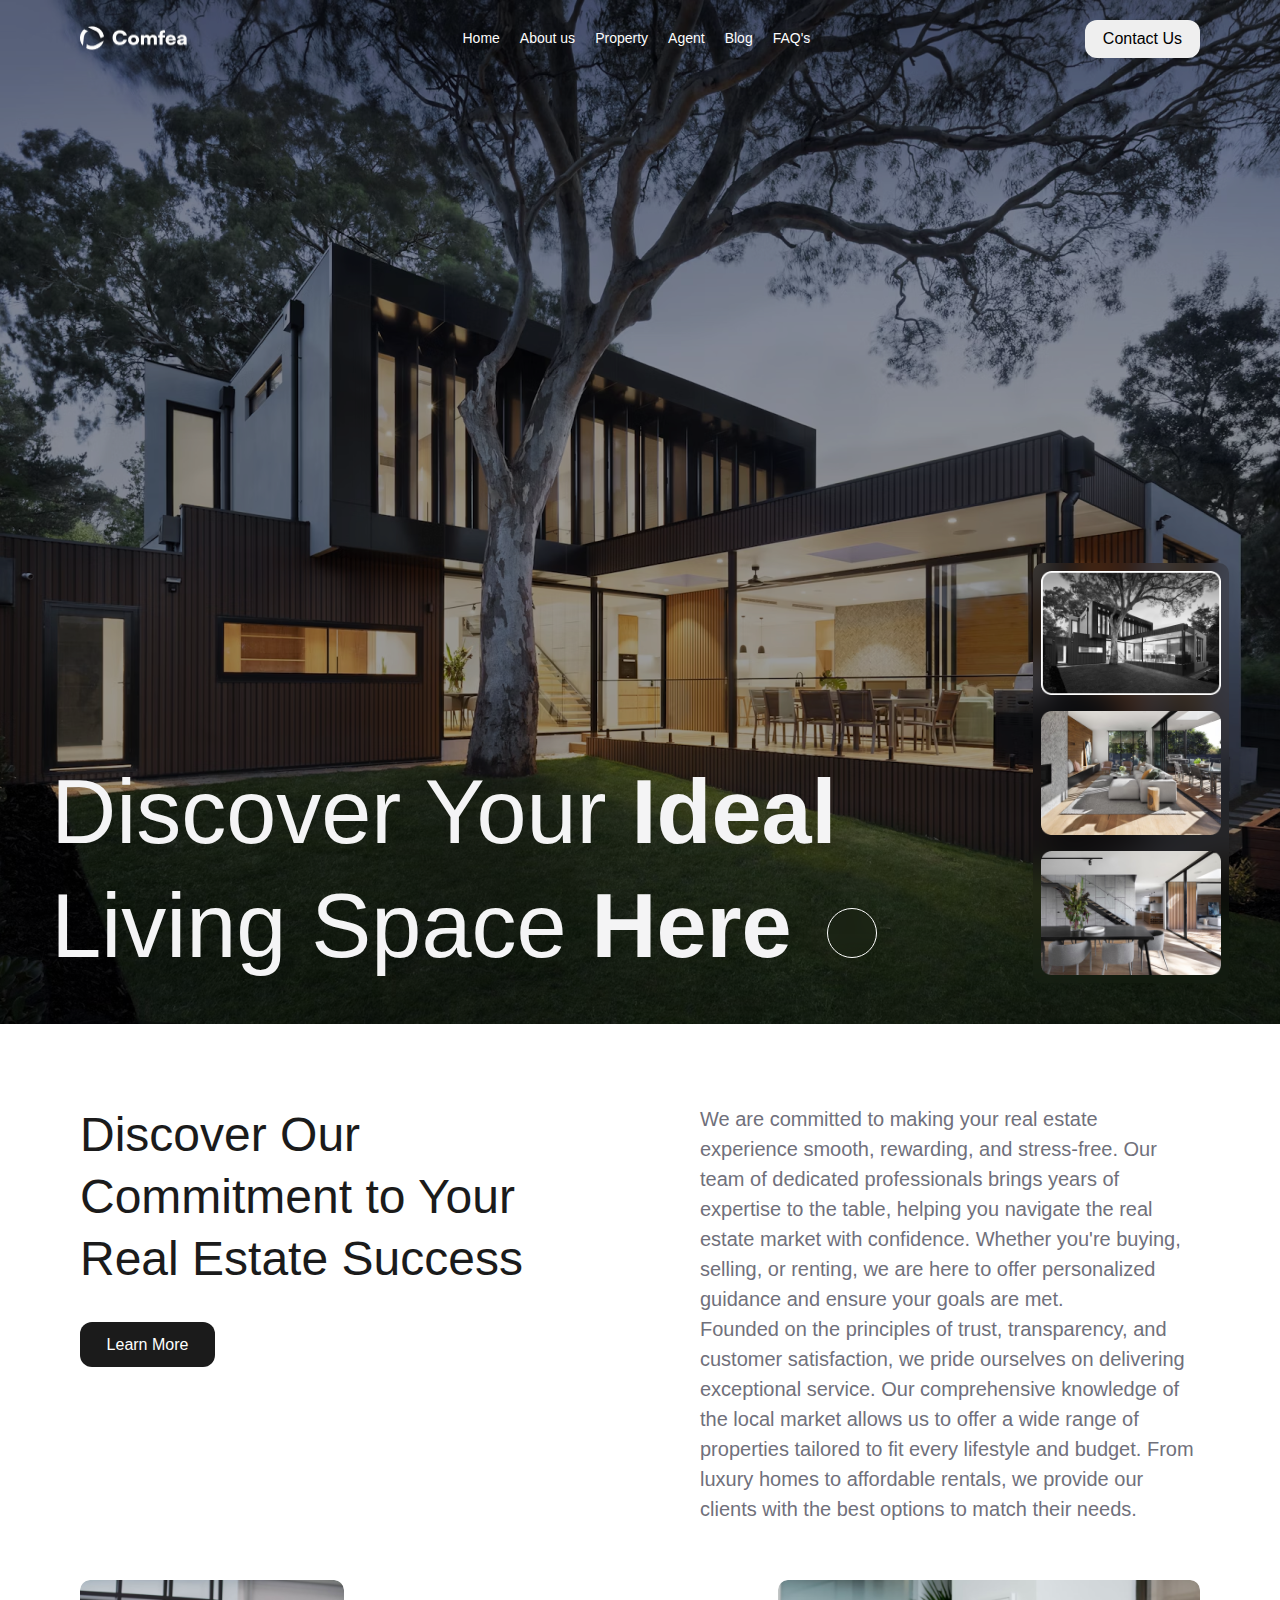
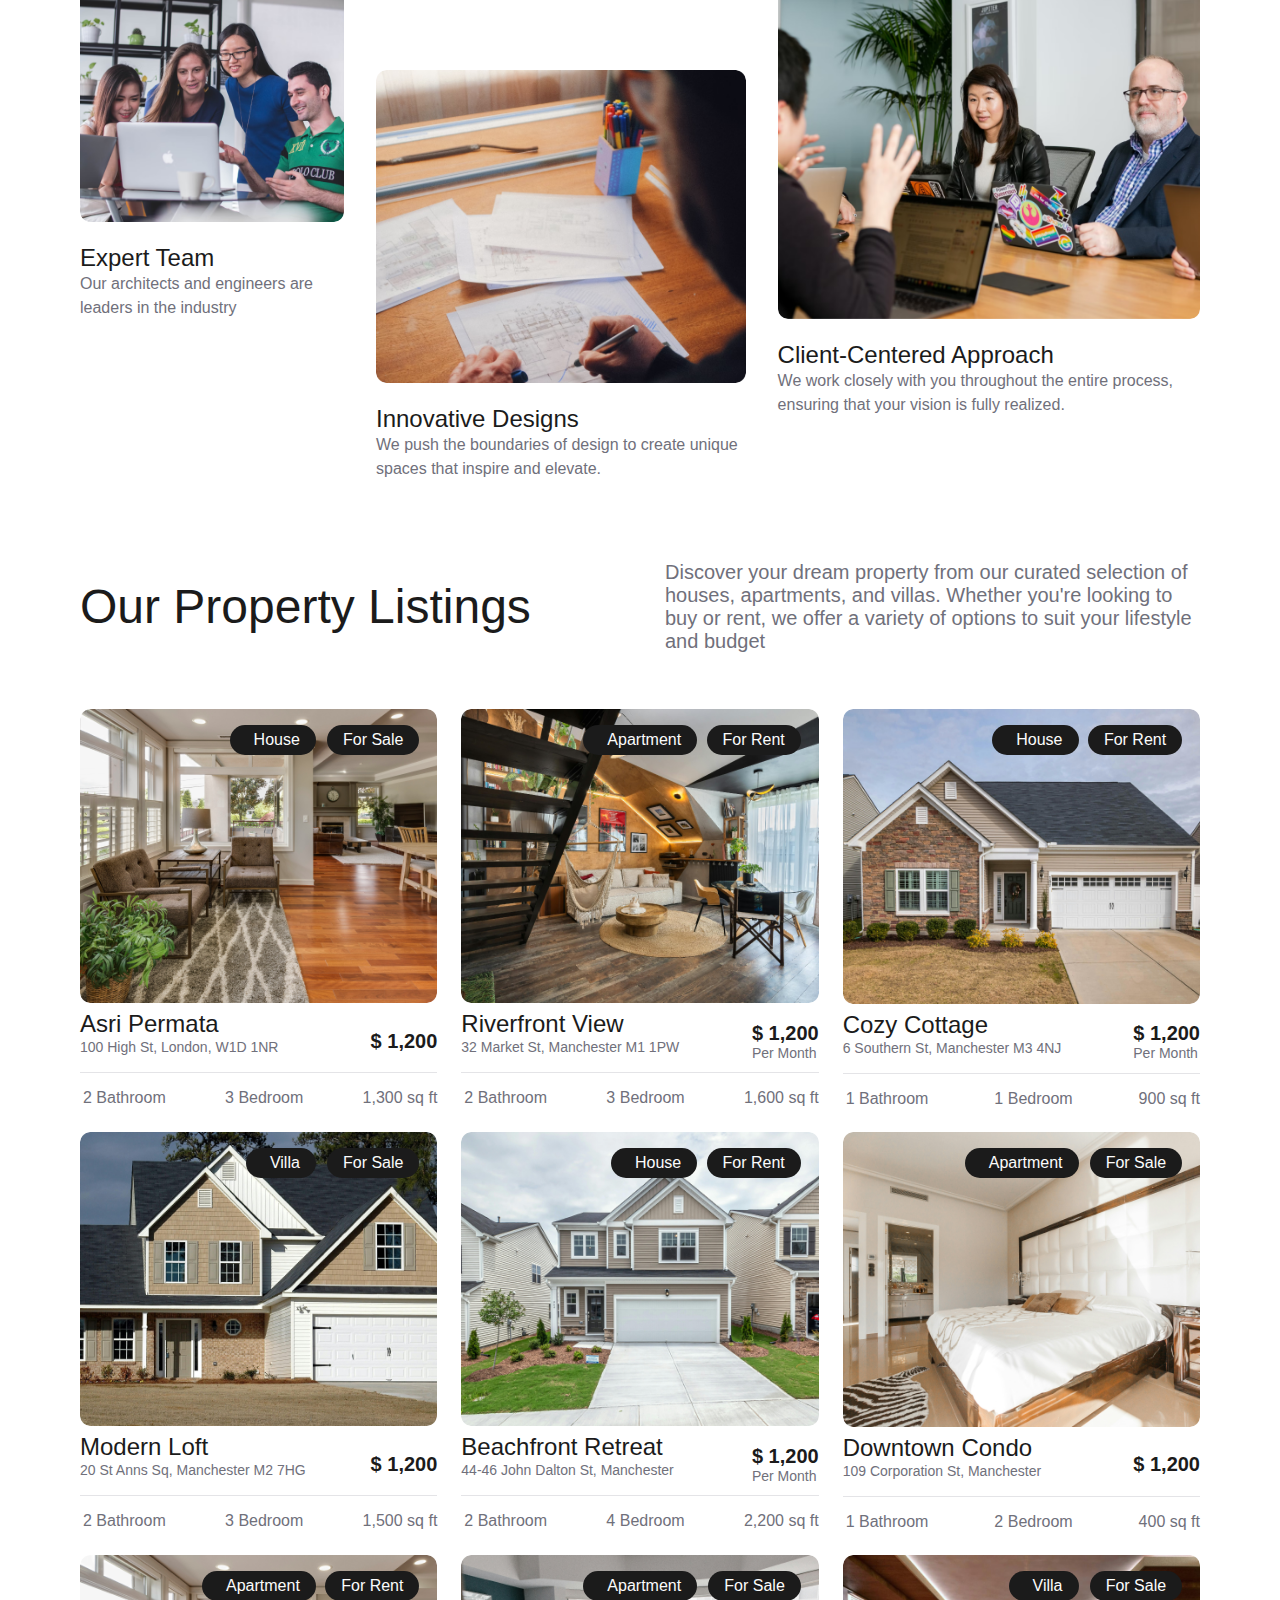
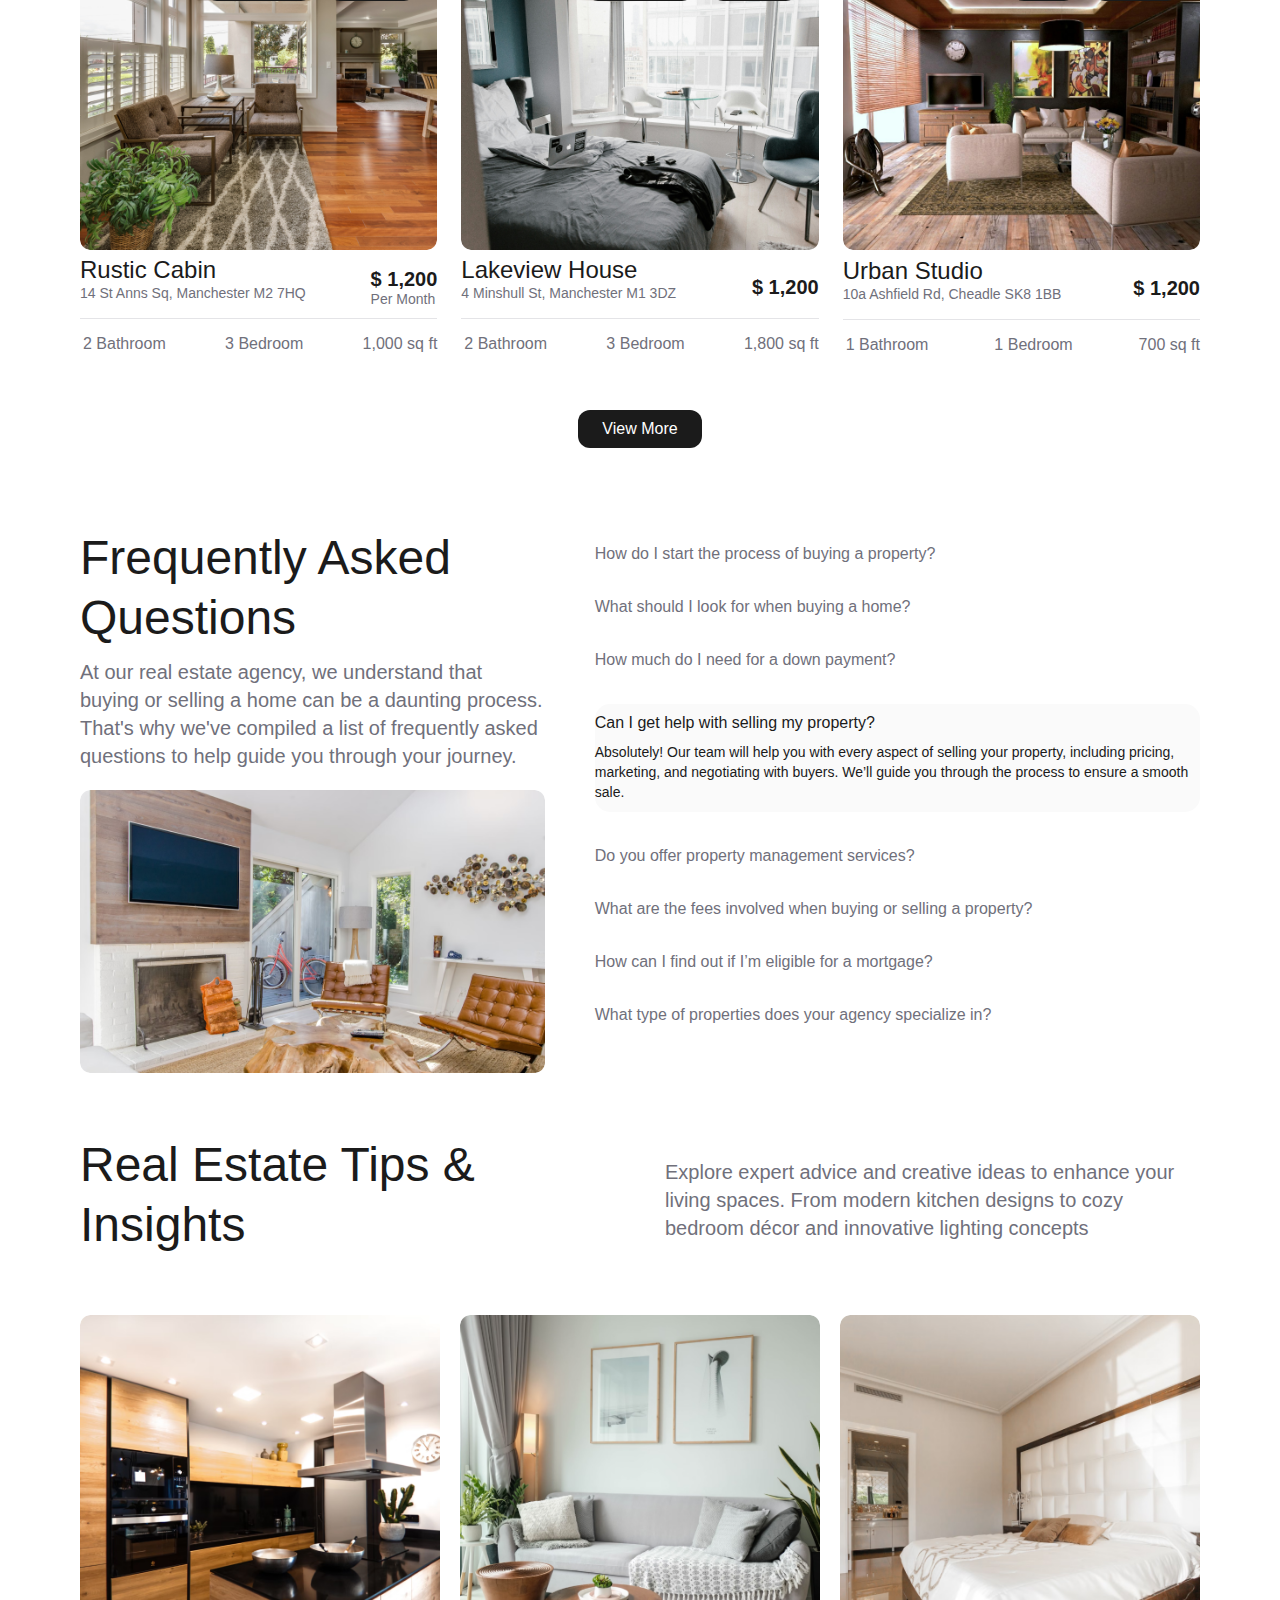
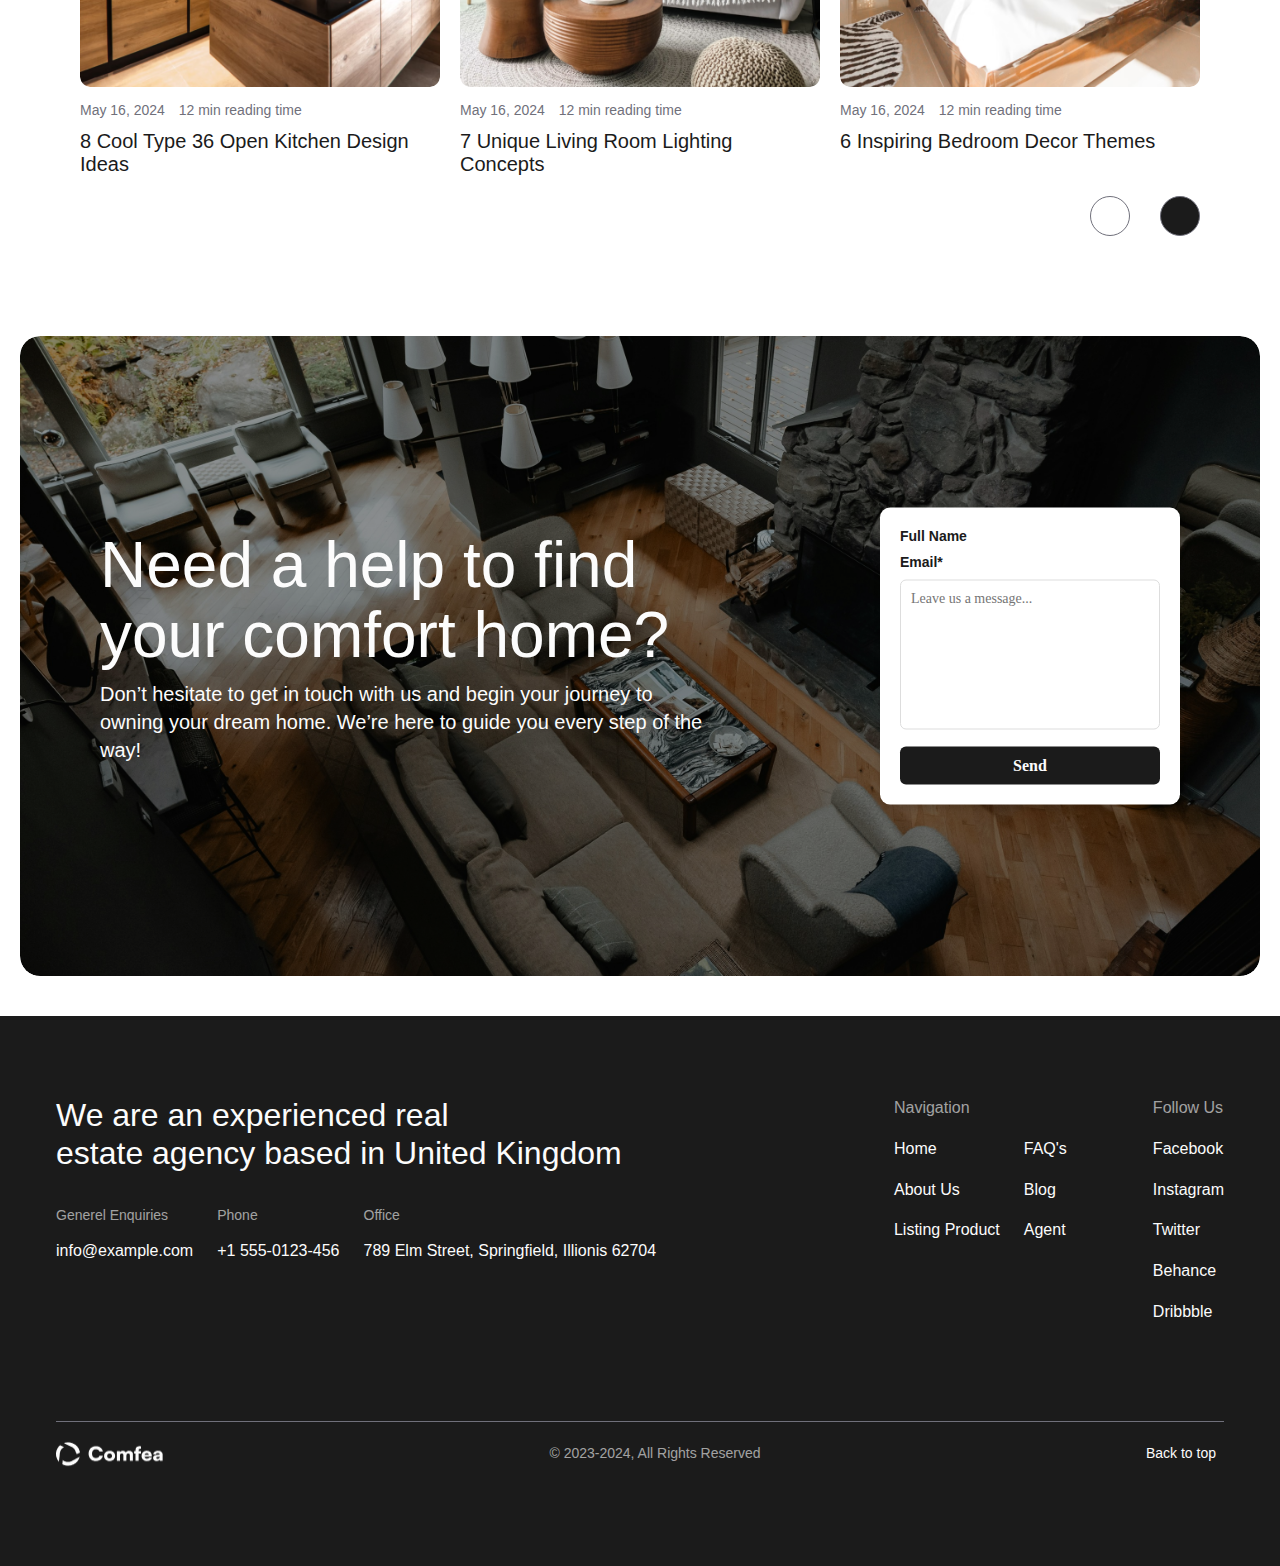
==== commit f4e9e1dd: "some responsive changses" ====
--- a/index.html
+++ b/index.html
@@ -26,6 +26,7 @@
   <body>
     <div class="background-conteiner">
       <!-- this div for bg-img  -->
+      <div class="background-image"></div>
 
       <!-- header start -->
       <header>
@@ -43,7 +44,7 @@
             <li>
               <a href="./blog.html"> Blog </a>
             </li>
-            <li><a href="#">FAQ's</a></li>
+            <li><a href="./faq.html">FAQ's</a></li>
           </ul>
           <a href="./contact-us.html">
             <button class="contact-btn">Contact Us</button></a
@@ -520,7 +521,8 @@
 
     <!-- contact section start  -->
     <section class="contact-section">
-      <div class="contact-bg-img">
+      <div class="contact-bg-img-container">
+        <div class="contact-bg-img"></div>
         <div class="flex-contact">
           <div class="contact-leftside">
             <h2>Need a help to find your comfort home?</h2>
--- a/style.css
+++ b/style.css
@@ -44,16 +44,25 @@
   --color-gray-900: #1b1b1b;
 }
 
+.background-conteiner {
+  position: relative;
+  width: 100%;
+  height: 1024px;
+  overflow: hidden;
+}
 /* bg-image, start*/
-.background-conteiner {
+.background-image {
   background-image: url("./assets/image/Hero\ Image.png");
   background-size: cover;
   background-position: center;
   background-repeat: no-repeat;
   width: 100%;
   height: 1024px;
-  /* height: 100vh; */
-  position: relative;
+  position: absolute;
+  top: 0;
+  left: 0;
+  z-index: -1;
+  filter: brightness(60%);
 }
 
 /* bg-image, end */
@@ -77,7 +86,7 @@
   list-style: none;
   display: flex;
   align-items: center;
-  gap: 1rem;
+  /* gap: 1rem; */
 }
 .text-color {
   font-weight: 500;
@@ -623,7 +632,6 @@
   display: flex;
   justify-content: space-around;
   align-items: center;
-
   position: absolute;
   top: 50%;
   transform: translate(0, -50%);
@@ -648,6 +656,14 @@
   font-weight: 400;
   margin-bottom: 2rem;
   line-height: 2.8rem;
+}
+.contact-bg-img-container {
+  width: 100%;
+  height: 640px;
+  position: relative;
+  overflow: hidden;
+  border-radius: 2rem;
+  margin-top: 10rem;
 }
 .contact-bg-img {
   background-image: url("./assets/image/contact\ form\ bg\ img.jpg");
@@ -657,9 +673,11 @@
   width: 100%;
   height: 640px;
   border-radius: 2rem;
-  margin-top: 10rem;
-
-  position: relative;
+  position: absolute;
+  top: 0;
+  left: 0;
+  filter: brightness(60%);
+  z-index: -1;
 }
 
 .contact-form {
@@ -845,7 +863,7 @@
 /* footer ends */
 
 /* media quirey for tablet devices, start*/
-@media (max-width: 769px) {
+@media only screen and (max-width: 1199.98px) {
   /* header start  */
   header {
     padding: 2rem 3.5rem;
@@ -853,19 +871,35 @@
   .navbar {
     color: #1b1b1b;
   }
-  /* .navbar .logo img {
-    width: 10.8rem;
-    height: 3.2rem;
-  } */
+  .navbar ul {
+    gap: 0;
+  }
+  .navbar ul a {
+    padding: 0.4rem 0.8rem;
+  }
+  .navbar .logo img {
+    width: 7rem;
+    height: 2.5rem;
+  }
   .contact-btn {
     padding: 0.6rem 1.2rem;
-    font-size: var(--font-body-small);
+    font-size: var(--font-body-xsmall);
     border-radius: 1.2rem;
   }
   /* header end */
 
+  /* bg img start */
+  .background-conteiner {
+    height: 630px;
+  }
+  .background-image {
+    width: 100%;
+    height: 630px;
+  }
+  /* bg img start */
+
   /* hero area start  */
-  .background-conteiner {
+  .background-image {
     width: 100%;
     height: 630px;
   }
@@ -1128,7 +1162,7 @@
 /* media quirey for tablet devices, end*/
 
 /* media quirey for mobile devices, start*/
-@media (max-width: 426px) {
+@media only screen and (max-width: 767.98px) {
   /* header start  */
   header {
     padding: 2rem 2rem;
@@ -1149,6 +1183,10 @@
   .background-conteiner {
     width: 100%;
     height: 630px;
+  }
+  .navbar .logo img {
+    width: 10.8rem;
+    height: 3.2rem;
   }
   .hero-area h1 {
     font-size: 3.5rem;
@@ -1313,12 +1351,11 @@
     padding: 0 1rem;
   }
   .flex-contact {
-    display: block;
-    left: 1rem;
+    flex-direction: column;
+    gap: 5rem;
   }
   .contact-leftside {
-    width: 100%;
-    margin-bottom: 5rem;
+    width: 80%;
   }
 
   .contact-leftside h2 {
@@ -1330,11 +1367,10 @@
     line-height: 2rem;
   }
   .contact-rightside {
-    margin-left: 5rem;
   }
 
   .contact-form {
-    width: 220px;
+    width: 100%;
   }
   .contact-form textarea {
     height: 80px;
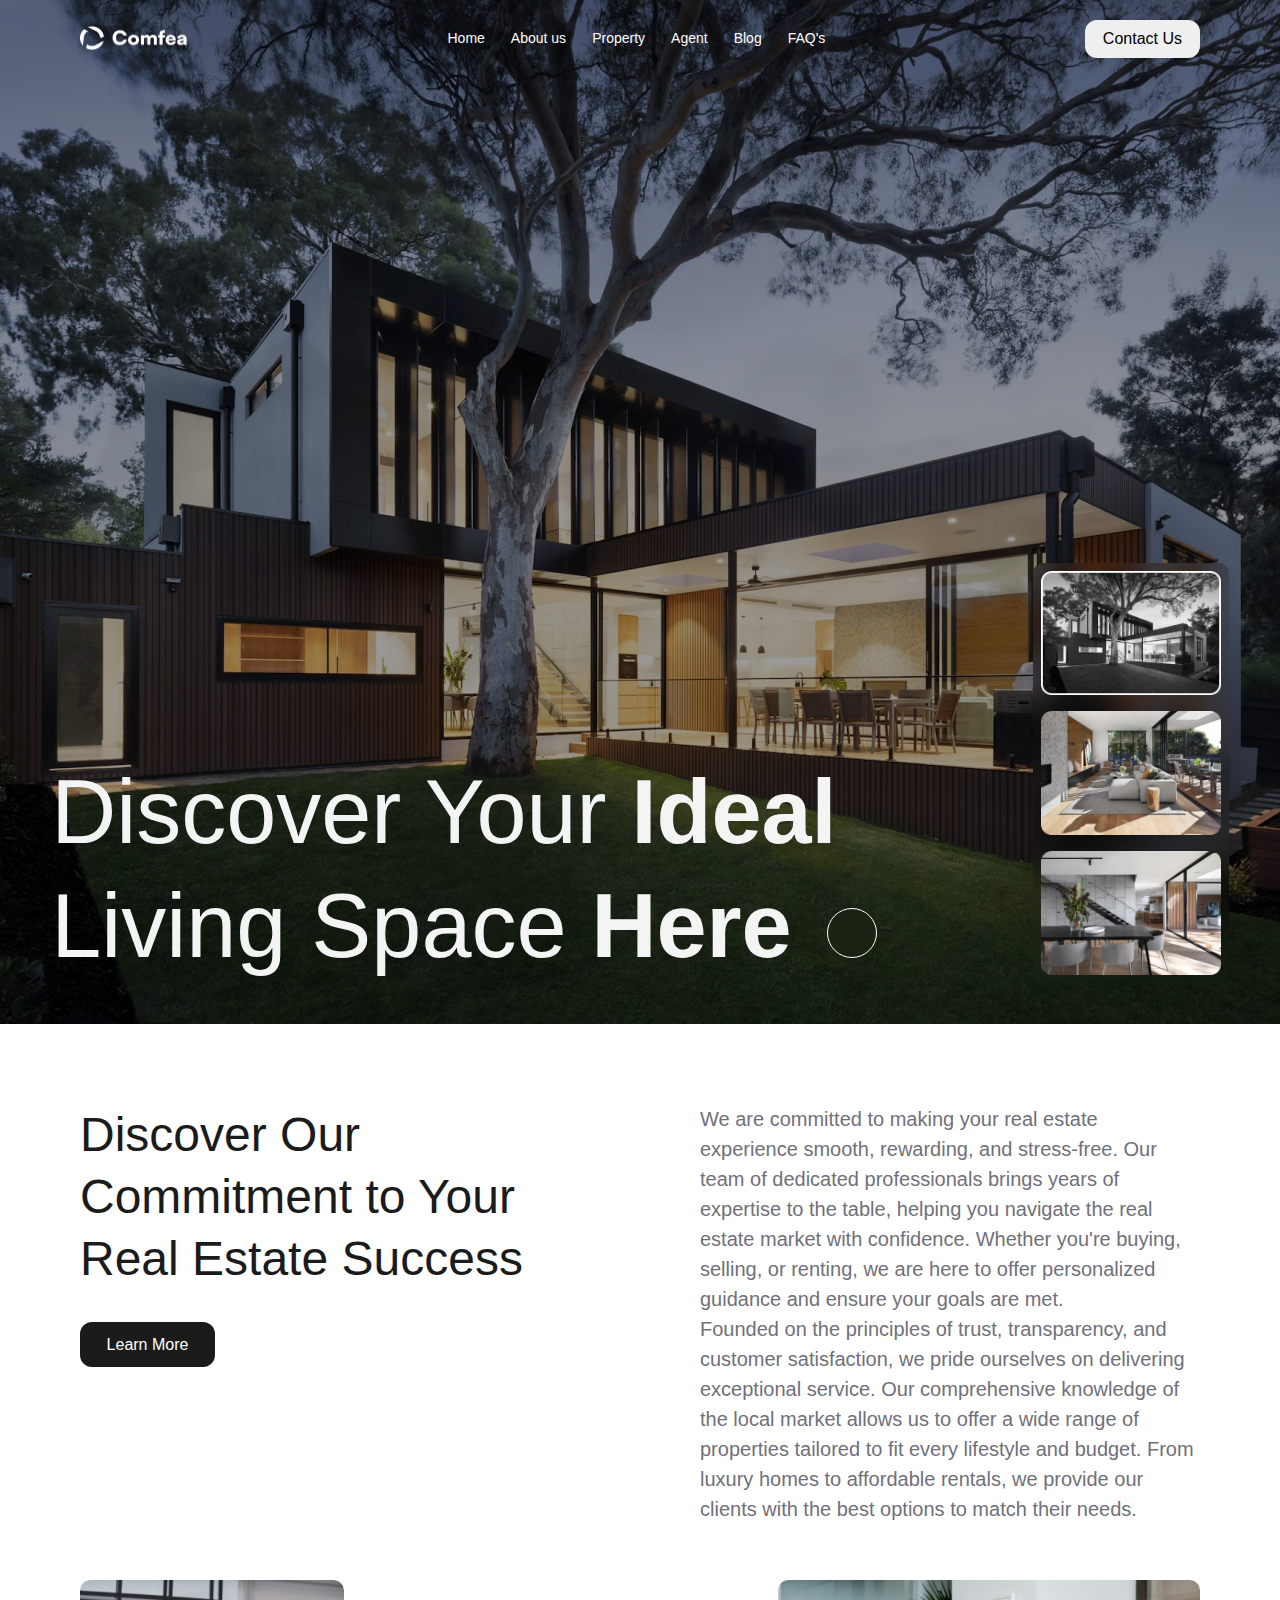
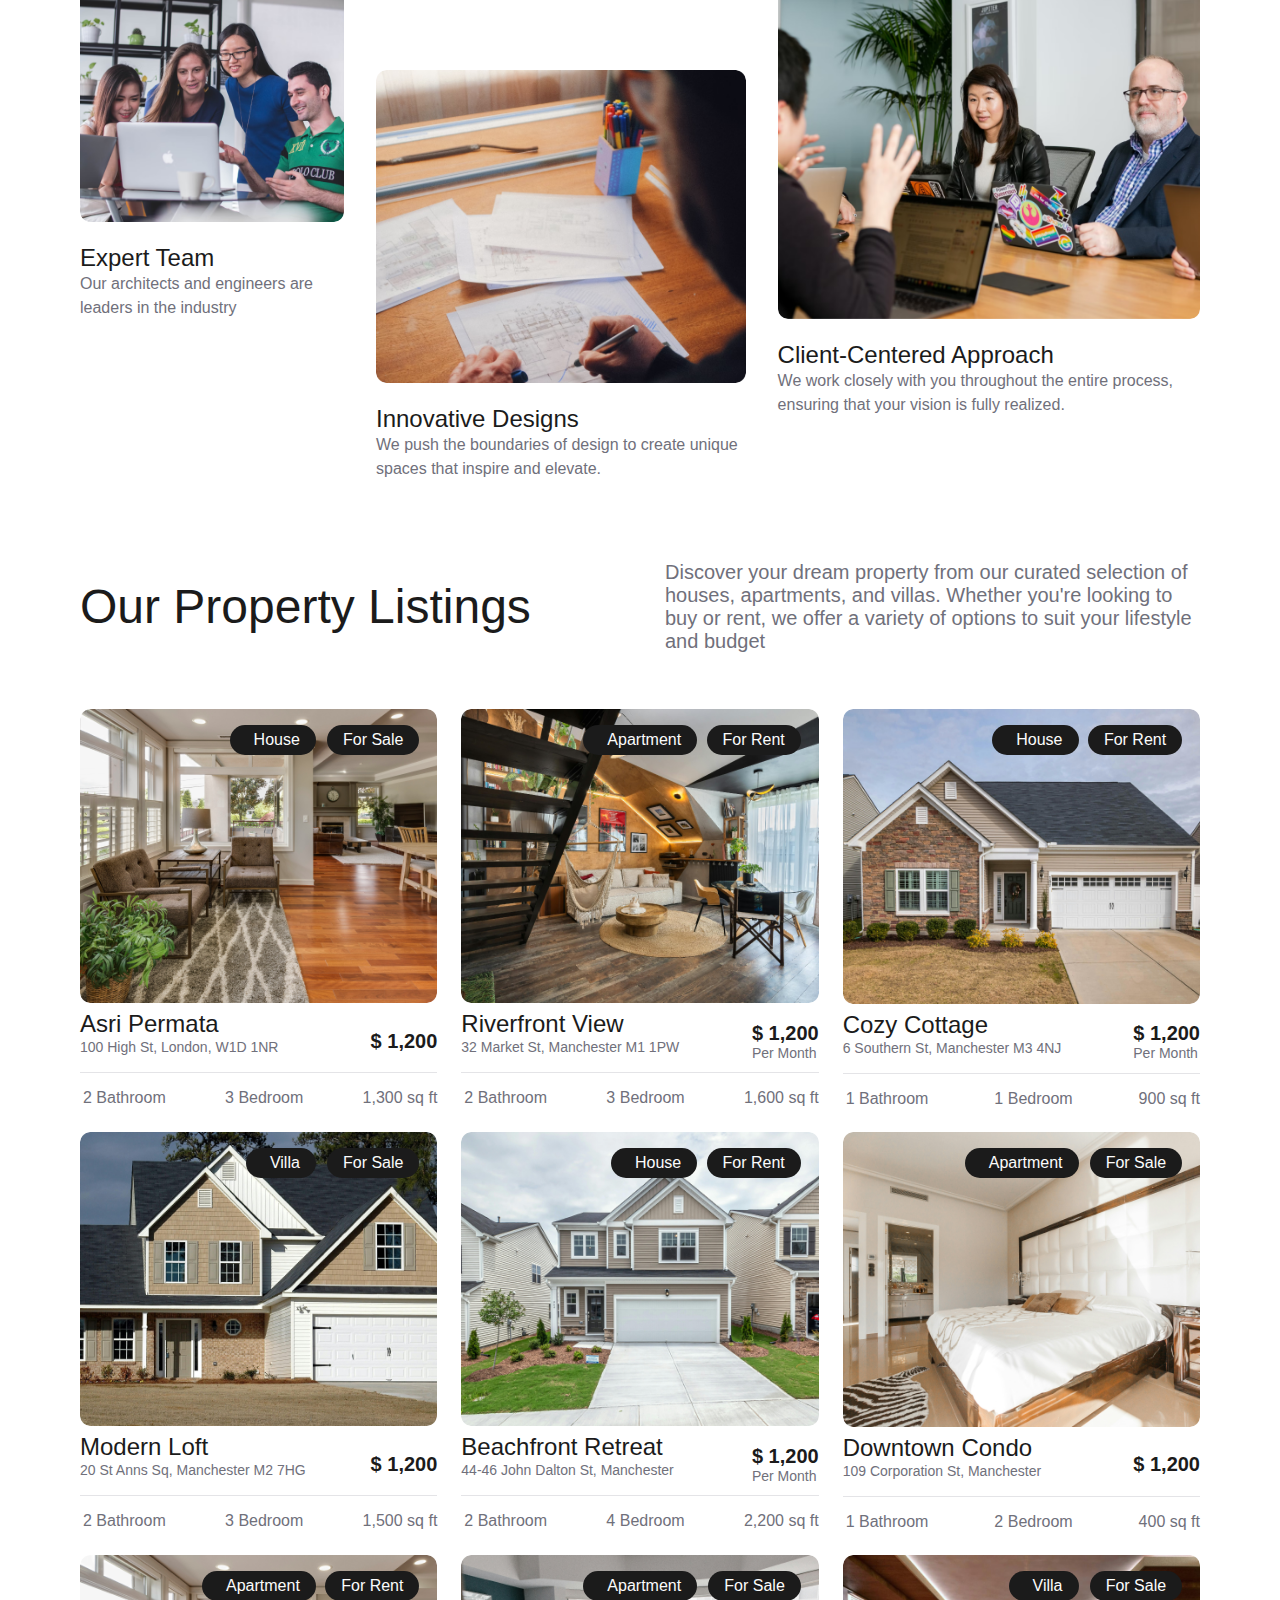
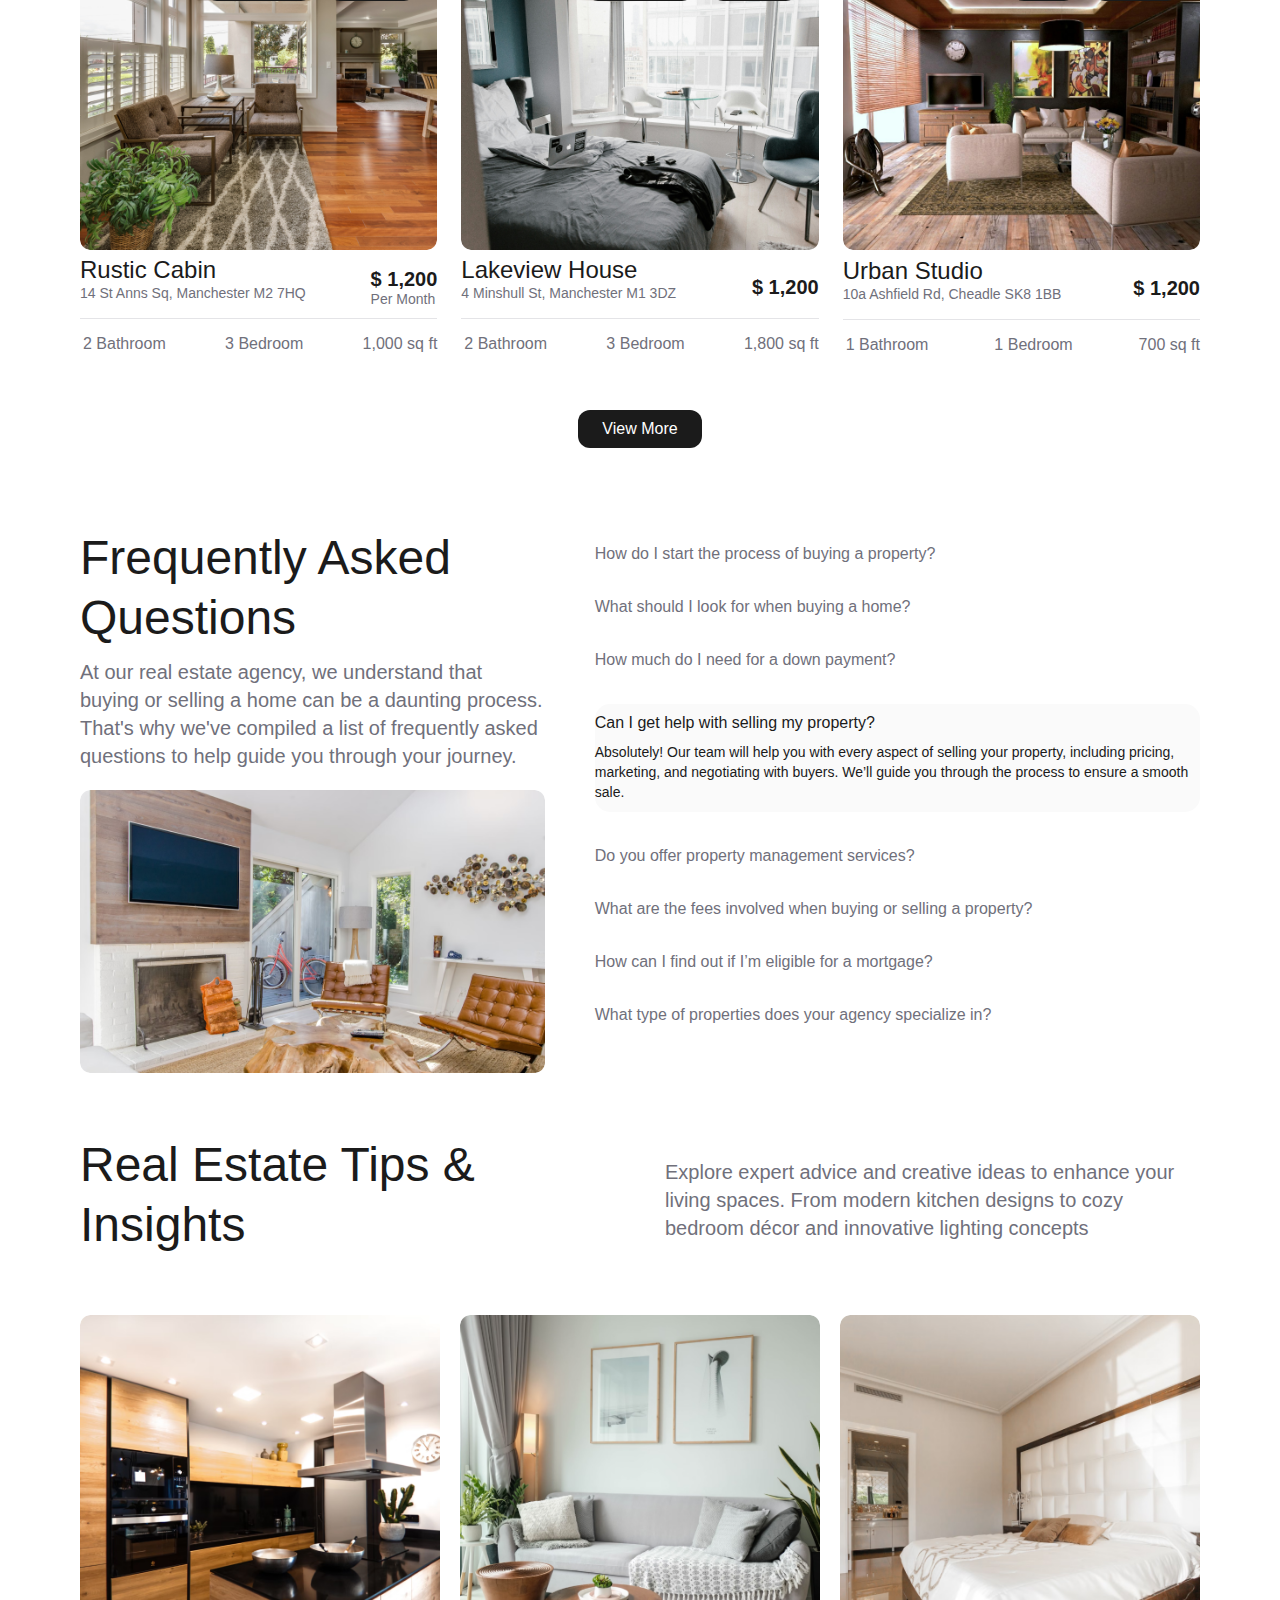
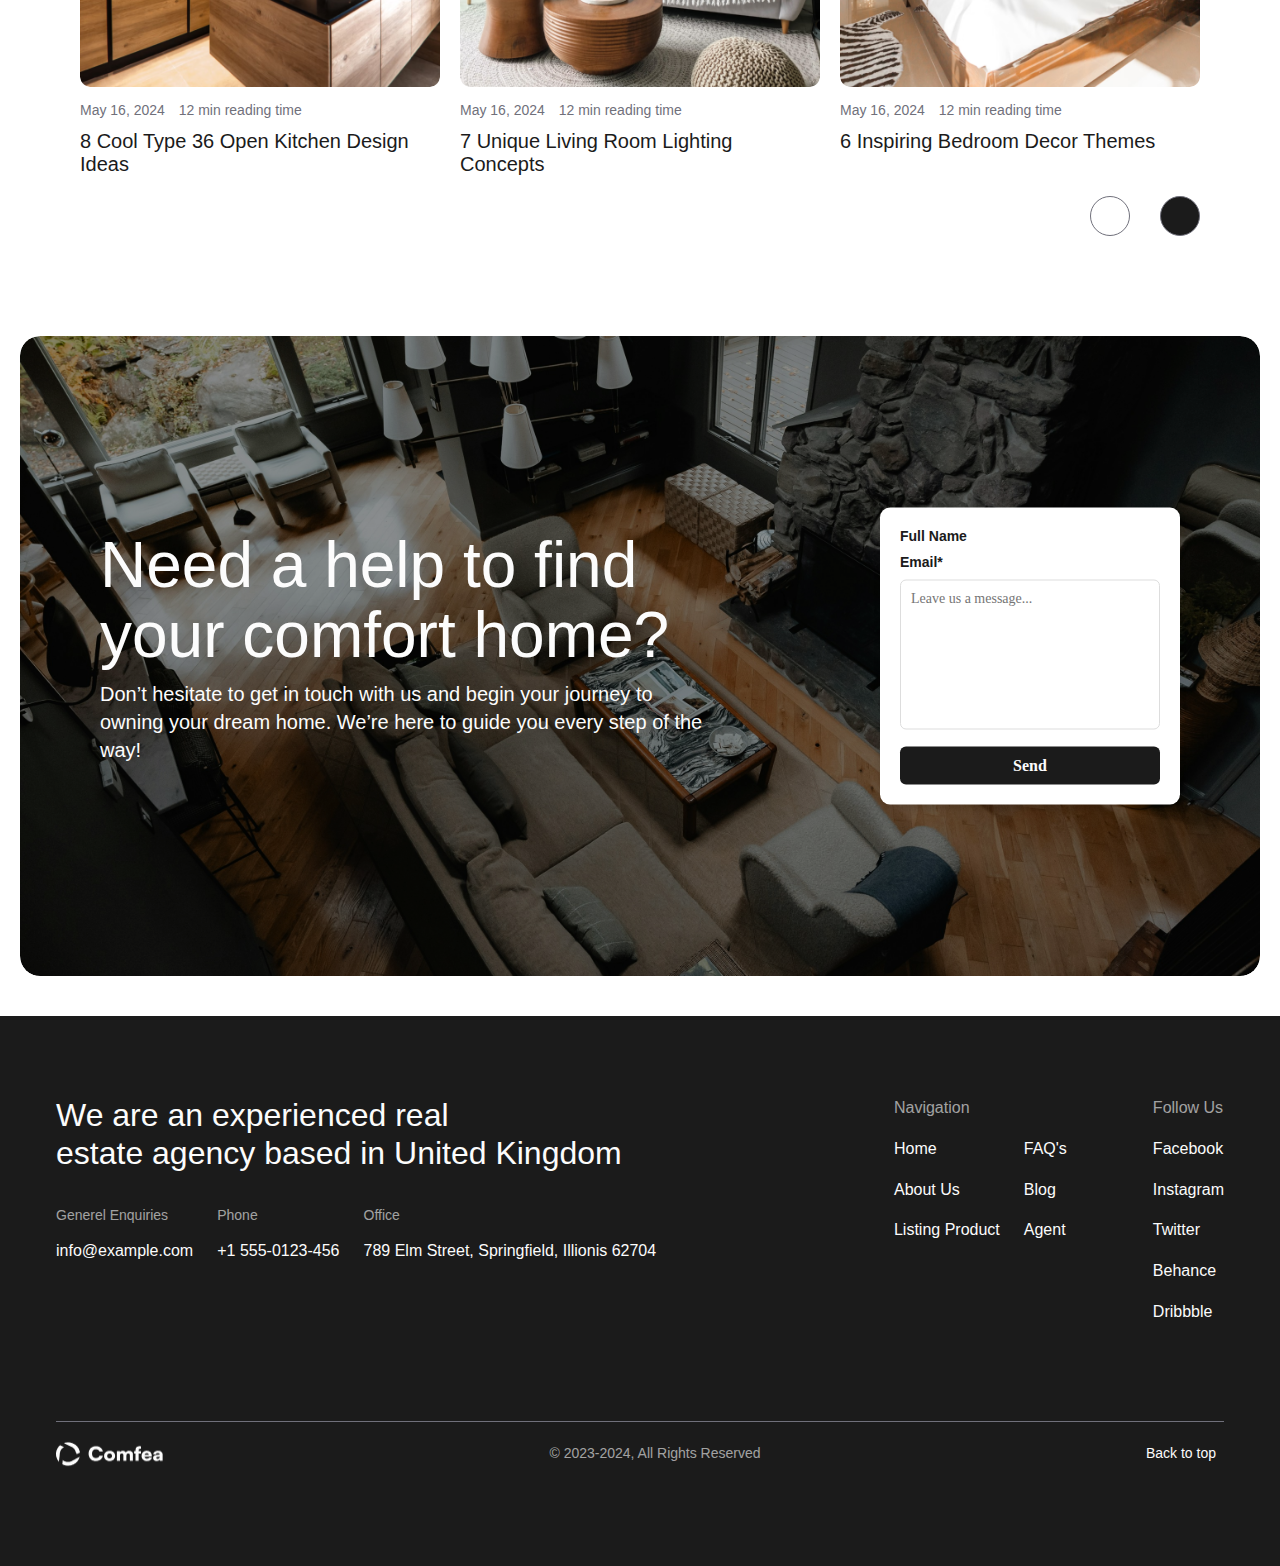
==== commit b7ebc74f: "fix issues" ====
--- a/index.html
+++ b/index.html
@@ -3,7 +3,7 @@
   <head>
     <meta charset="UTF-8" />
     <meta name="viewport" content="width=device-width, initial-scale=1.0" />
-    <title>Assignment-1-Home</title>
+    <title>Home</title>
 
     <!-- css link  -->
     <link rel="stylesheet" href="style.css" />
--- a/style.css
+++ b/style.css
@@ -86,7 +86,7 @@
   list-style: none;
   display: flex;
   align-items: center;
-  /* gap: 1rem; */
+  gap: 0.6rem;
 }
 .text-color {
   font-weight: 500;
@@ -120,6 +120,7 @@
   padding: 1rem 1.8rem;
   font-size: var(--font-body-medium);
   border-radius: 1.2rem;
+  cursor: pointer;
   transition: background 0.3s;
   transition: box-shadow 0.3s;
 }
@@ -745,6 +746,7 @@
   display: flex;
   justify-content: space-between;
   border-bottom: 1px solid #70707b;
+  gap: 2rem;
 }
 
 .left-side-footer {
@@ -758,7 +760,7 @@
 }
 .contact-info {
   display: flex;
-  align-items: center;
+  align-items: baseline;
   gap: 2.4rem;
 }
 .info {
@@ -878,7 +880,7 @@
     padding: 0.4rem 0.8rem;
   }
   .navbar .logo img {
-    width: 7rem;
+    width: 8rem;
     height: 2.5rem;
   }
   .contact-btn {
@@ -945,7 +947,7 @@
     width: 100%;
   }
   .rightside-our-commitment p {
-    font-size: 1.6rem;
+    font-size: 1.8rem;
   }
   .short-details {
     display: flex;
@@ -1006,7 +1008,7 @@
     /* text-wrap: nowrap; */
   }
   .property-listing-head p {
-    font-size: 1.6rem;
+    font-size: 1.8rem;
   }
   .property-container .last-one {
     display: none;
